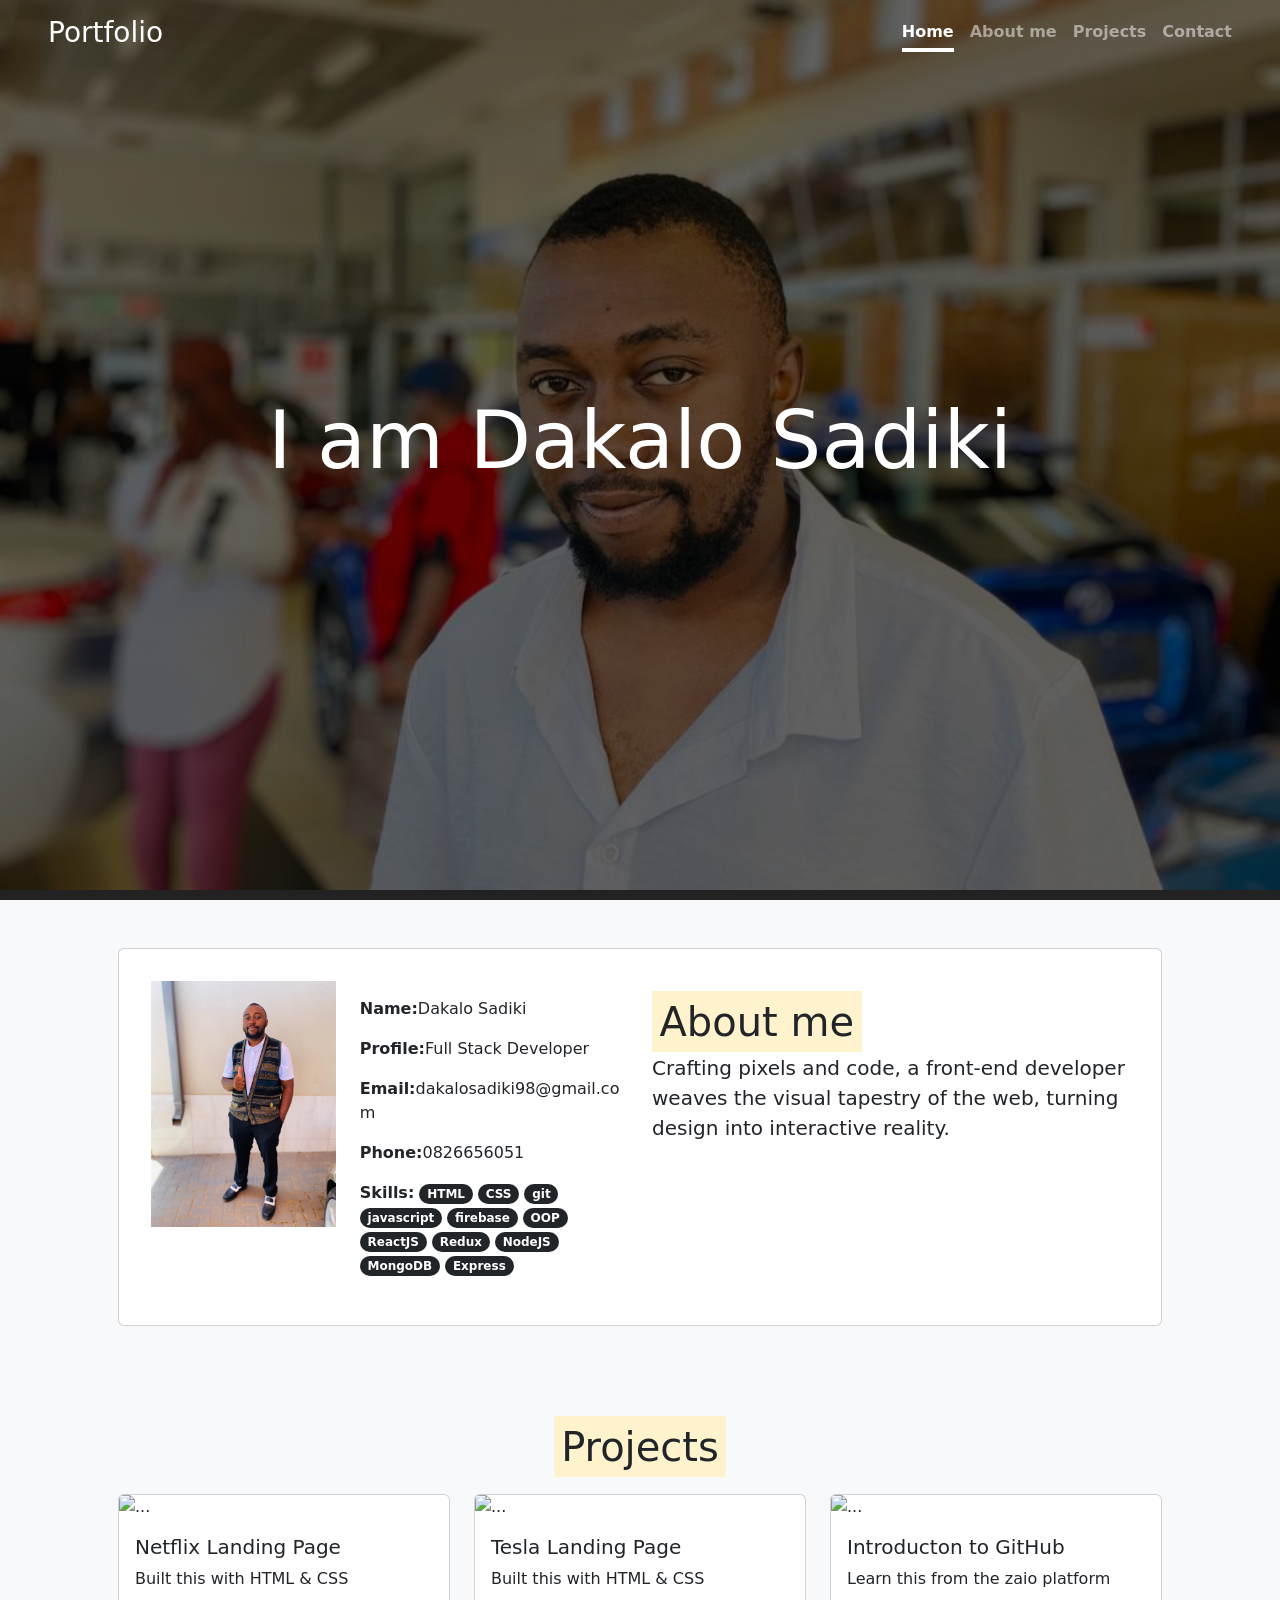
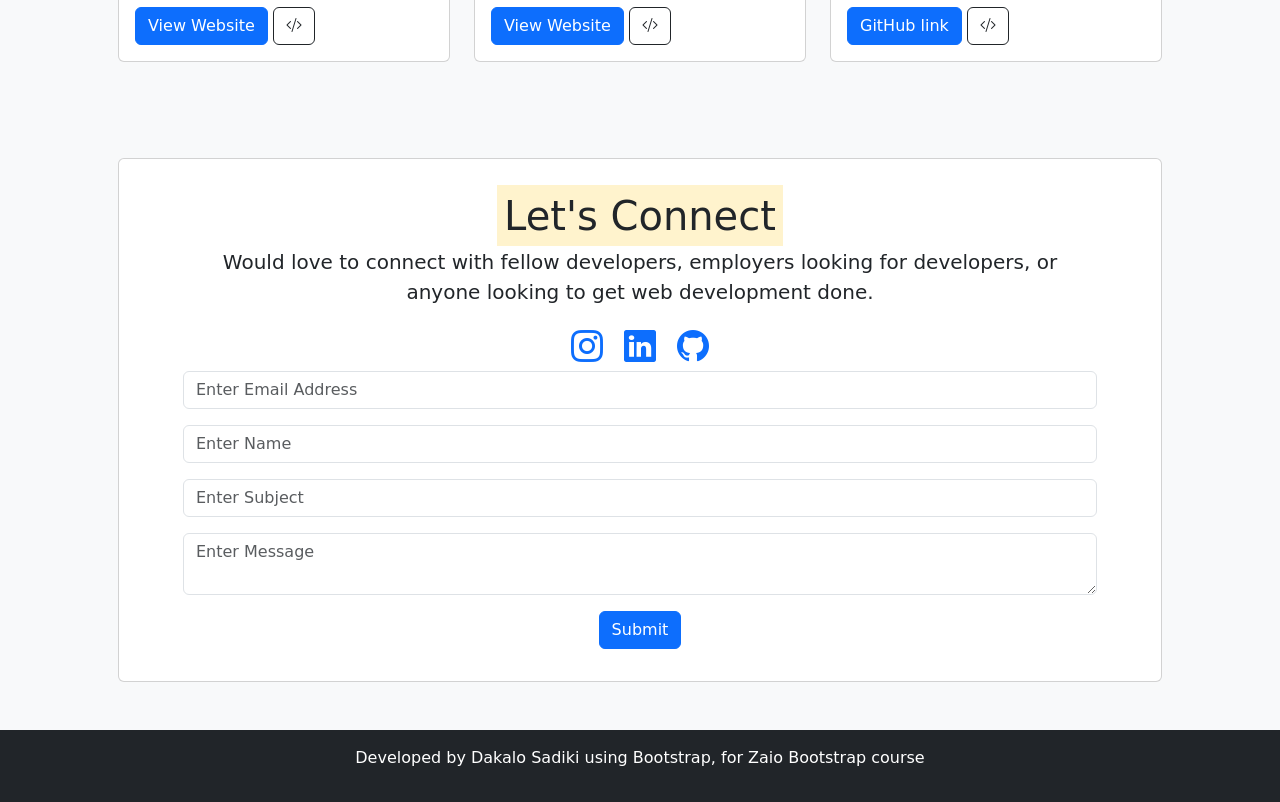
==== index.html @ d4d7f00d "css" ====
<!DOCTYPE html>
<html lang="en" class="h-100">
  <head>
    <meta charset="utf-8" />
    <meta name="viewport" content="width=device-width, initial-scale=1" />
    <meta name="description" content="" />
    <meta
      name="author"
      content="Mark Otto, Jacob Thornton, and Bootstrap contributors"
    />
    <meta name="generator" content="Hugo 0.84.0" />
    <title>Portfolio | Dakalo Sadiki</title>

    <link
      rel="canonical"
      href="https://getbootstrap.com/docs/5.0/examples/cover/"
    />

    <!-- Bootstrap core CSS -->
    <link
      href="https://cdn.jsdelivr.net/npm/bootstrap@5.0.2/dist/css/bootstrap.min.css"
      rel="stylesheet"
      integrity="sha384-EVSTQN3/azprG1Anm3QDgpJLIm9Nao0Yz1ztcQTwFspd3yD65VohhpuuCOmLASjC"
      crossorigin="anonymous"
    />

    <!-- Bootstrap icons  -->
    <link
      rel="stylesheet"
      href="https://cdn.jsdelivr.net/npm/bootstrap-icons@1.10.5/font/bootstrap-icons.css"
    />

    <!-- Custom styles for this template -->
    <link href="index.css" rel="stylesheet" />
  </head>
  <body class="bg-light">
    <header class="px-5 p-3 text-white fixed-top scrolling">
      <div>
        <h3 class="float-md-start text-center">Portfolio</h3>
        <nav class="nav nav-masthead justify-content-center float-md-end">
          <a class="nav-link active" aria-current="page" href="#">Home</a>
          <a class="nav-link" href="#about-us">About me</a>
          <a class="nav-link" href="#projects">Projects</a>
          <a class="nav-link" href="#contact">Contact</a>
        </nav>
      </div>
    </header>

    <div
      class="banner-wrap vh-100 vw-100 d-flex align-items-center justify-content-center text-white"
    >
      <div class="overlay"></div>
      <main class="text-center">
        <h1 class="display-1">I am Dakalo Sadiki</h1>
        <span class="lead" id="typed"></span>
      </main>
    </div>

    <section id="about-us">
      <div class="container p-5">
        <div class="card">
          <div class="card-body">
            <div class="row p-3">
              <div class="col-md-6 col-sm-12">
                <div class="row">
                  <div class="col-md-5">
                    <img
                      src="./img/IMG-20231112-WA0007.jpg"
                      class="img-fluid"
                      alt="..."
                    />
                  </div>
                  <div class="col-md-7 mt-3">
                    <p><strong>Name:</strong>Dakalo Sadiki</p>
                    <p><strong>Profile:</strong>Full Stack Developer</p>
                    <p><strong>Email:</strong>dakalosadiki98@gmail.com</p>
                    <p><strong>Phone:</strong>0826656051</p>
                    <p>
                      <strong>Skills:</strong>
                      <span class="badge rounded-pill bg-dark">HTML</span>
                      <span class="badge rounded-pill bg-dark">CSS</span>
                      <span class="badge rounded-pill bg-dark">git</span>
                      <span class="badge rounded-pill bg-dark">javascript</span>
                      <span class="badge rounded-pill bg-dark">firebase</span>
                      <span class="badge rounded-pill bg-dark">OOP</span>
                      <span class="badge rounded-pill bg-dark">ReactJS</span>
                      <span class="badge rounded-pill bg-dark">Redux</span>
                      <span class="badge rounded-pill bg-dark">NodeJS</span>
                      <span class="badge rounded-pill bg-dark">MongoDB</span>
                      <span class="badge rounded-pill bg-dark">Express</span>
                    </p>
                  </div>
                </div>
              </div>
              <div class="col-md-6 mt-3">
                <h1 class="text-center text-md-start"><mark>About me</mark></h1>
                <p class="lead">
                  Crafting pixels and code, a front-end developer weaves the
                  visual tapestry of the web, turning design into interactive
                  reality.
                </p>
              </div>
            </div>
          </div>
        </div>
      </div>
    </section>

    <section id="projects">
      <div class="container p-5">
        <h1 class="text-center"><mark>Projects</mark></h1>
        <div class="row">
          <div class="col-md-4 mt-3">
            <div class="card">
              <img
                src="https://res.cloudinary.com/ak-124210/image/upload/v1706285541/b1oazxmmjteiqfuagioi.png"
                class="card-img-top"
                alt="..."
              />
              <div class="card-body">
                <h5 class="card-title">Netflix Landing Page</h5>
                <p class="card-text">Built this with HTML & CSS</p>
                <a
                  href="https://netflix-lp-by-dakalo.netlify.app/"
                  target="_blank"
                  class="btn btn-primary"
                  >View Website</a
                >
                <a
                  href="https://github.com/Dakalo988/Complete-Netflix-LP.git"
                  target="_blank"
                  class="btn btn-outline-dark"
                  ><i class="bi bi-code-slash"></i
                ></a>
              </div>
            </div>
          </div>

          <div class="col-md-4 mt-3">
            <div class="card">
              <img
                src="https://res.cloudinary.com/ak-124210/image/upload/v1705747027/dkyan9e99dfjpcww7isw.png"
                class="card-img-top"
                alt="..."
              />
              <div class="card-body">
                <h5 class="card-title">Tesla Landing Page</h5>
                <p class="card-text">Built this with HTML & CSS</p>
                <a
                  href="https://complete-tesla-lp.netlify.app/"
                  target="_blank"
                  class="btn btn-primary"
                  >View Website</a
                >
                <a
                  href="https://github.com/akhilboddu/vc-netflix"
                  target="_blank"
                  class="btn btn-outline-dark"
                  ><i class="bi bi-code-slash"></i
                ></a>
              </div>
            </div>
          </div>

          <div class="col-md-4 mt-3">
            <div class="card">
              <img
                src="https://res.cloudinary.com/ak-124210/image/upload/v1706815290/lhhhhysei8z8c1l7cbe2.png"
                class="card-img-top"
                alt="..."
              />
              <div class="card-body">
                <h5 class="card-title">Introducton to GitHub</h5>
                <p class="card-text">Learn this from the zaio platform</p>
                <a
                  href="https://github.com/Dakalo988"
                  target="_blank"
                  class="btn btn-primary"
                  >GitHub link</a
                >
                <a href="" target="_blank" class="btn btn-outline-dark"
                  ><i class="bi bi-code-slash"></i
                ></a>
              </div>
            </div>
          </div>
        </div>
      </div>
    </section>

    <section id="contact">
      <div class="container p-5">
        <div class="card p-3">
          <div class="card-body px-5 text-center">
            <h1><mark>Let's Connect</mark></h1>
            <p class="lead">
              Would love to connect with fellow developers, employers looking
              for developers, or anyone looking to get web development done.
            </p>
            <a
              class="fs-2"
              href="https://www.instagram.com/alwaysfreshsadiq?igsh=dWczbmN5bTN5NDZy"
              ><i class="bi bi-instagram m-2"></i
            ></a>
            <a
              class="fs-2"
              href="http://www.linkedin.com/in/dakalo-sadiki-172795243"
              ><i class="bi bi-linkedin m-2"></i
            ></a>
            <a class="fs-2" href="https://github.com/Dakalo988/Dakalo988"
              ><i class="bi bi-github m-2"></i
            ></a>

            <form>
              <div class="mb-3">
                <input
                  type="email"
                  class="form-control"
                  id="exampleInputEmail1"
                  aria-describedby="emailHelp"
                  placeholder="Enter Email Address"
                />
              </div>

              <div class="mb-3">
                <input
                  type="text"
                  class="form-control"
                  id="name"
                  placeholder="Enter Name"
                />
              </div>

              <div class="mb-3">
                <input
                  type="text"
                  class="form-control"
                  id="subject"
                  placeholder="Enter Subject"
                />
              </div>

              <div class="mb-3">
                <textarea
                  class="form-control"
                  aria-label="with textarea"
                  placeholder="Enter Message"
                ></textarea>
              </div>

              <button type="submit" class="btn btn-primary">Submit</button>
            </form>
          </div>
        </div>
      </div>
    </section>

    <footer class="bg-dark text-center text-white">
      <div class="container p-3">
        <p>
          Developed by Dakalo Sadiki using Bootstrap, for Zaio Bootstrap course
        </p>
      </div>
    </footer>

    <script>
      window.addEventListener("scroll", () => {
        const header = document.querySelector("header");
        header.classList.toggle("scrolling", window.scrollY > 0);
      });
    </script>
    <script src="https://unpkg.com/typed.js@2.0.16/dist/typed.umd.js"></script>

    <script>
      var typed = new Typed("#typed", {
        strings: ["Fullstack Web Developer", "CodingGuru.", "Enterpreneur"],
        loop: true,
        typeSpeed: 75,
        shuffle: true,
      });
    </script>
  </body>
</html>
---- index.css ----
/*
 * Globals
 */


/* Custom default button */
*{
    margin: 0;
    padding: 0;
    box-sizing: border-box;
}


/*
 * Base structure
 */






/*
 * Header
 */
/*
 * Header
 */

 .banner-wrap {
    background-image: url(./img/dakalo.jpg);
    background-size: cover;
    background-repeat: no-repeat;
    background-position: center;
    border-bottom: 10px solid #222;
    position: relative;
    z-index: 1;
}
.overlay {
    z-index: -1;
    height: 100%;
    width: 100%;
    background: black;
    opacity: 60%;
    position: absolute;
    top: 0;
}

.nav-masthead .nav-link {
  padding: .25rem 0;
  font-weight: 700;
  color: rgba(255, 255, 255, .5);
  background-color: transparent;
  border-bottom: .25rem solid transparent;
}

.nav-masthead .nav-link:hover,
.nav-masthead .nav-link:focus {
  border-bottom-color: rgba(255, 255, 255, .25);
}

.nav-masthead .nav-link + .nav-link {
  margin-left: 1rem;
}

.nav-masthead .active {
  color: #fff;
  border-bottom-color: #fff;
}

.scrolling{
    background: black;
    opacity: 80%;
    transition: all 0.5s;
}
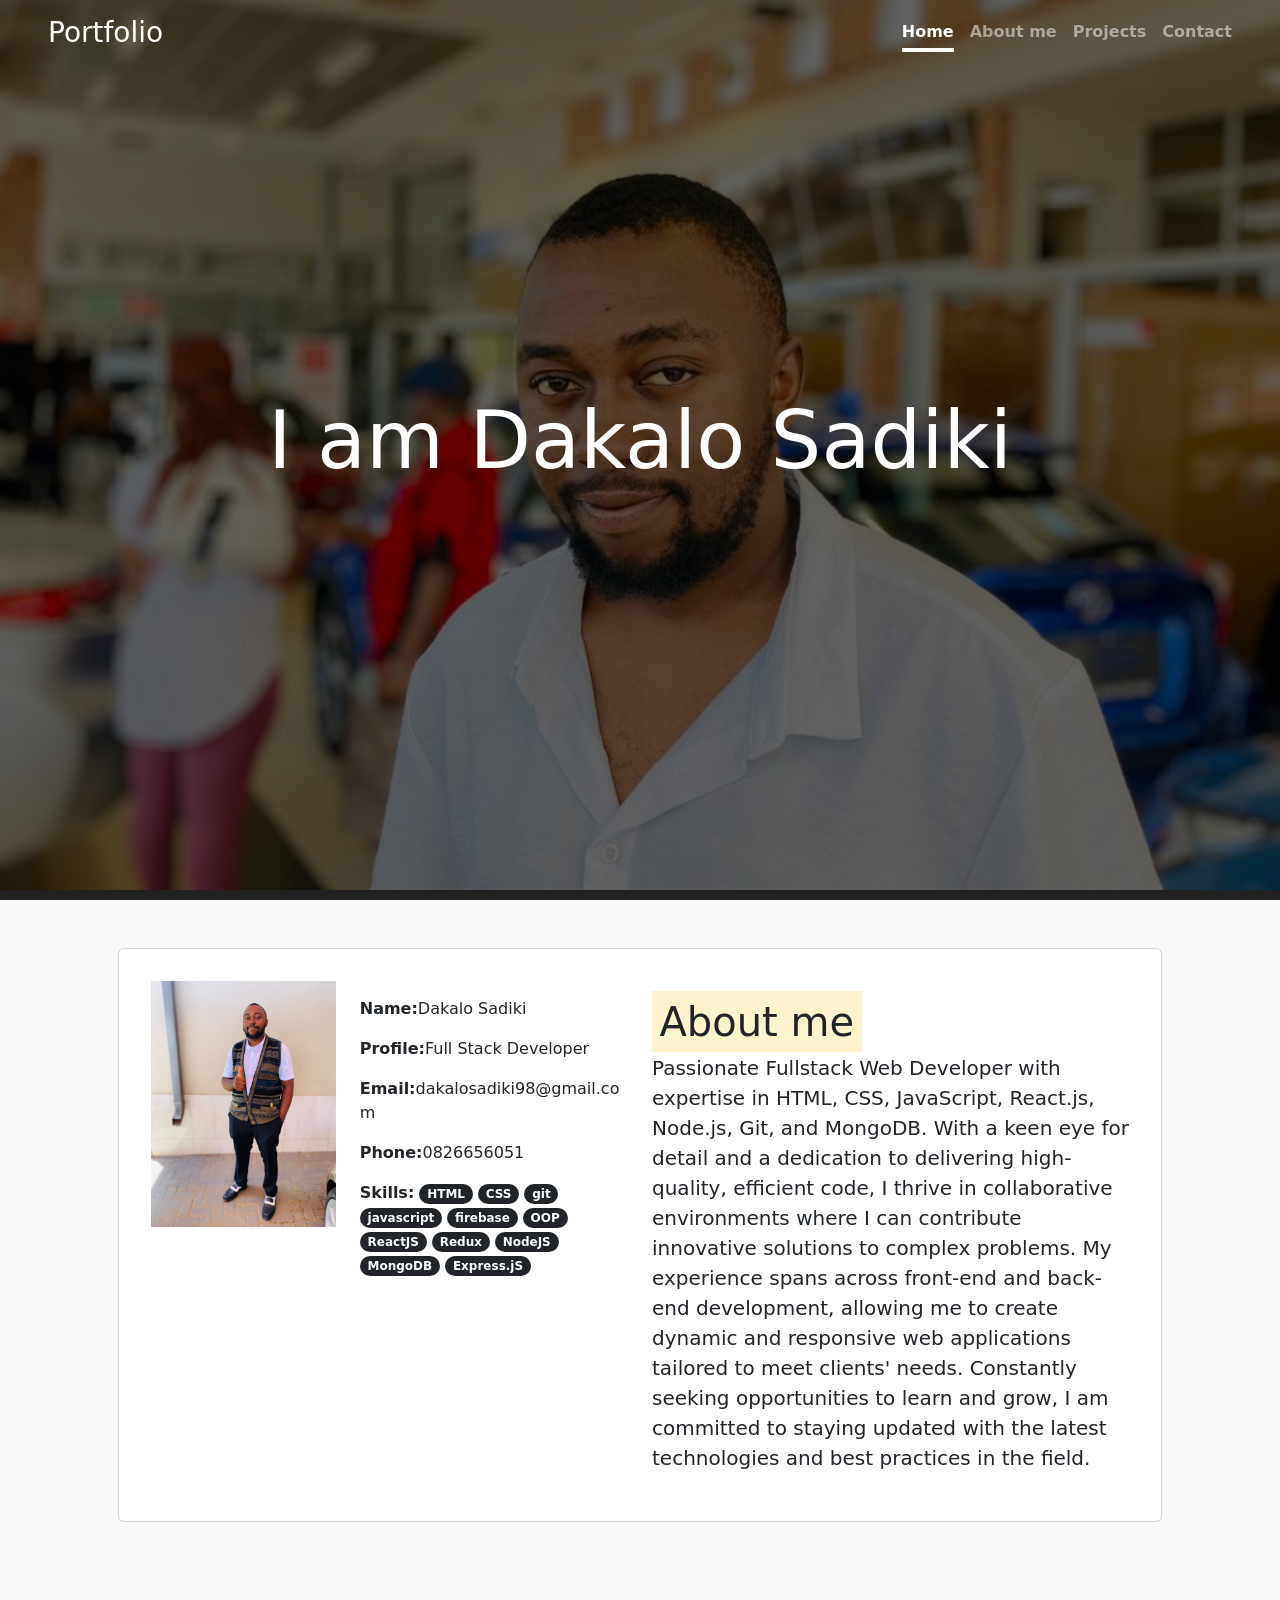
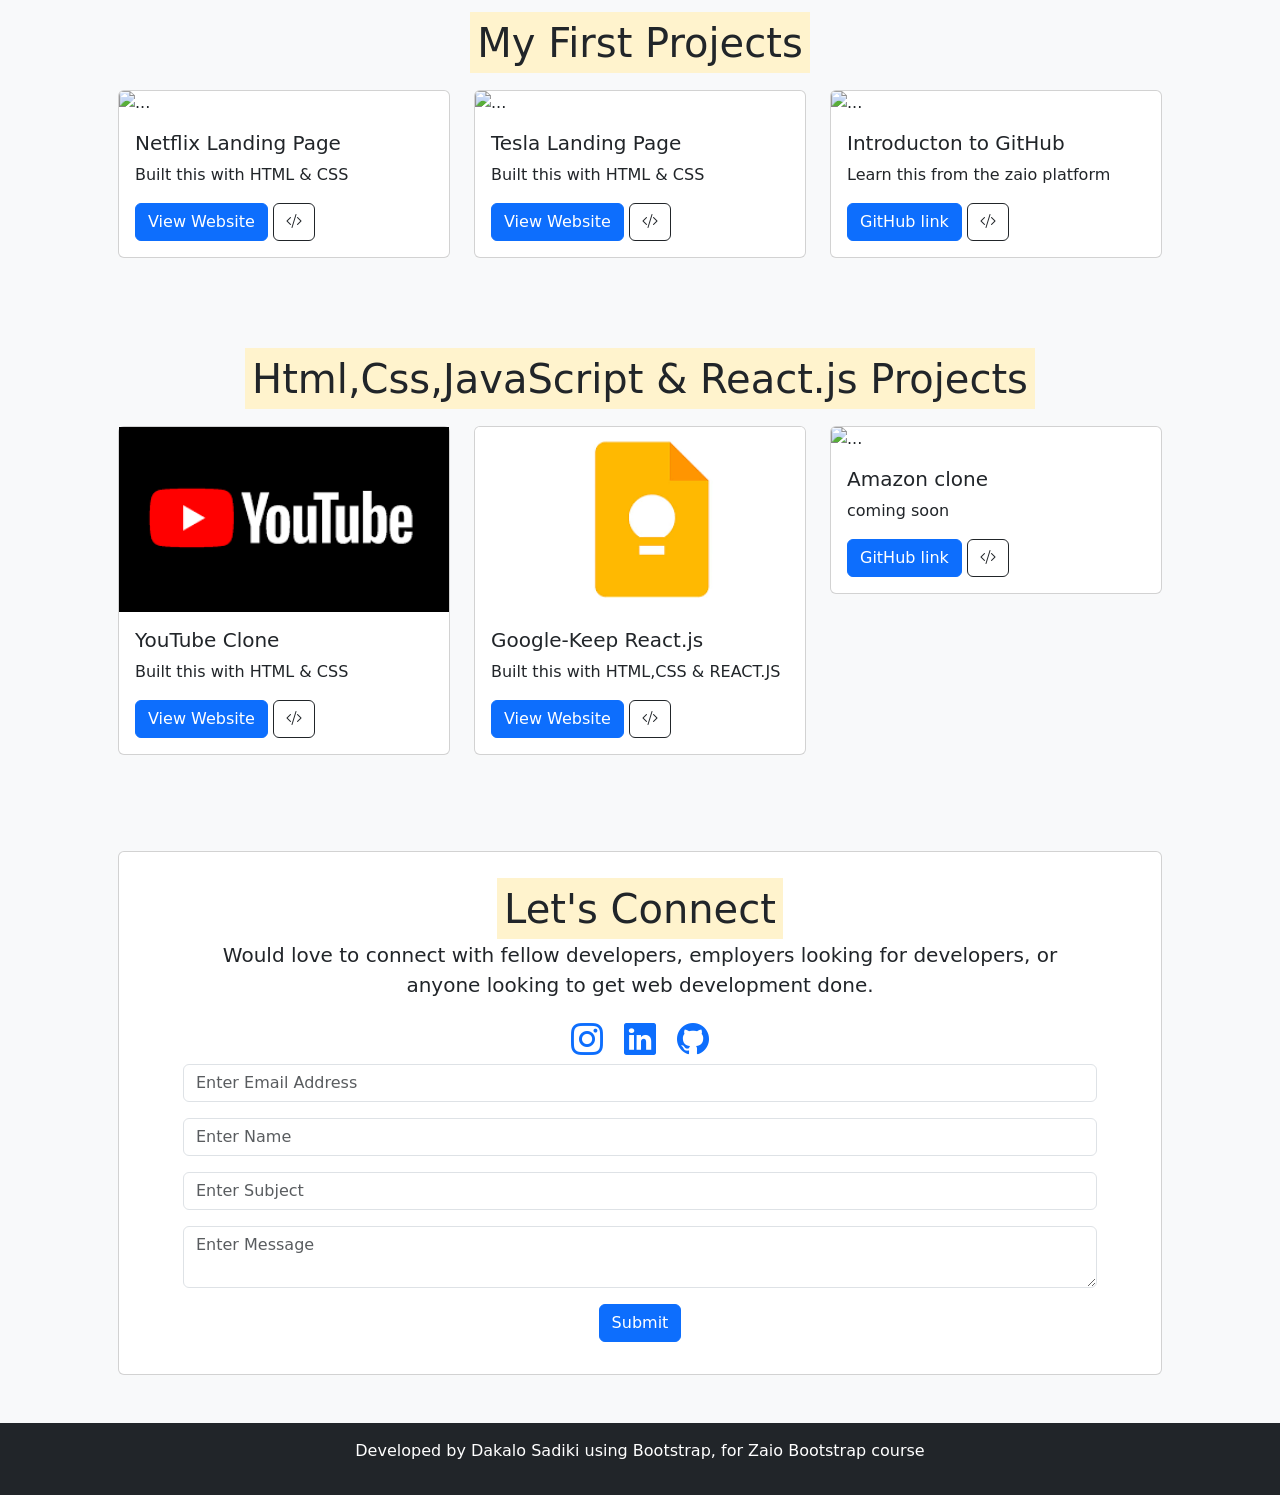
==== commit 1e0c83d2: "changes" ====
--- a/index.html
+++ b/index.html
@@ -87,7 +87,7 @@
                       <span class="badge rounded-pill bg-dark">Redux</span>
                       <span class="badge rounded-pill bg-dark">NodeJS</span>
                       <span class="badge rounded-pill bg-dark">MongoDB</span>
-                      <span class="badge rounded-pill bg-dark">Express</span>
+                      <span class="badge rounded-pill bg-dark">Express.jS</span>
                     </p>
                   </div>
                 </div>
@@ -95,9 +95,17 @@
               <div class="col-md-6 mt-3">
                 <h1 class="text-center text-md-start"><mark>About me</mark></h1>
                 <p class="lead">
-                  Crafting pixels and code, a front-end developer weaves the
-                  visual tapestry of the web, turning design into interactive
-                  reality.
+                  Passionate Fullstack Web Developer with expertise in HTML,
+                  CSS, JavaScript, React.js, Node.js, Git, and MongoDB. With a
+                  keen eye for detail and a dedication to delivering
+                  high-quality, efficient code, I thrive in collaborative
+                  environments where I can contribute innovative solutions to
+                  complex problems. My experience spans across front-end and
+                  back-end development, allowing me to create dynamic and
+                  responsive web applications tailored to meet clients' needs.
+                  Constantly seeking opportunities to learn and grow, I am
+                  committed to staying updated with the latest technologies and
+                  best practices in the field.
                 </p>
               </div>
             </div>
@@ -108,12 +116,12 @@
 
     <section id="projects">
       <div class="container p-5">
-        <h1 class="text-center"><mark>Projects</mark></h1>
+        <h1 class="text-center"><mark>My First Projects</mark></h1>
         <div class="row">
           <div class="col-md-4 mt-3">
             <div class="card">
               <img
-                src="https://res.cloudinary.com/ak-124210/image/upload/v1706285541/b1oazxmmjteiqfuagioi.png"
+                src="https://www.pcworld.com/wp-content/uploads/2024/03/Netflix-Hintergrund-1.jpg?quality=50&strip=all"
                 class="card-img-top"
                 alt="..."
               />
@@ -121,13 +129,13 @@
                 <h5 class="card-title">Netflix Landing Page</h5>
                 <p class="card-text">Built this with HTML & CSS</p>
                 <a
-                  href="https://netflix-lp-by-dakalo.netlify.app/"
+                  href="https://netflandingpage.netlify.app/"
                   target="_blank"
                   class="btn btn-primary"
                   >View Website</a
                 >
                 <a
-                  href="https://github.com/Dakalo988/Complete-Netflix-LP.git"
+                  href="https://github.com/Dakalo988/Netflix-landing-page"
                   target="_blank"
                   class="btn btn-outline-dark"
                   ><i class="bi bi-code-slash"></i
@@ -139,7 +147,7 @@
           <div class="col-md-4 mt-3">
             <div class="card">
               <img
-                src="https://res.cloudinary.com/ak-124210/image/upload/v1705747027/dkyan9e99dfjpcww7isw.png"
+                src="https://www.topgear.com/sites/default/files/2022/03/TopGear%20-%20Tesla%20Model%20Y%20-%20003.jpg"
                 class="card-img-top"
                 alt="..."
               />
@@ -153,7 +161,7 @@
                   >View Website</a
                 >
                 <a
-                  href="https://github.com/akhilboddu/vc-netflix"
+                  href="https://github.com/Dakalo988/Tesla-landingPage"
                   target="_blank"
                   class="btn btn-outline-dark"
                   ><i class="bi bi-code-slash"></i
@@ -165,7 +173,7 @@
           <div class="col-md-4 mt-3">
             <div class="card">
               <img
-                src="https://res.cloudinary.com/ak-124210/image/upload/v1706815290/lhhhhysei8z8c1l7cbe2.png"
+                src="https://encrypted-tbn0.gstatic.com/images?q=tbn:ANd9GcSqpmmfNPrH7EiHSFHgB2uqLmJDPwiMNeZZdg&s"
                 class="card-img-top"
                 alt="..."
               />
@@ -186,6 +194,92 @@
           </div>
         </div>
       </div>
+      <!---->
+    </section>
+
+    <!---->
+    <section id="projects">
+      <div class="container p-5">
+        <h1 class="text-center">
+          <mark>Html,Css,JavaScript & React.js Projects</mark>
+        </h1>
+        <div class="row">
+          <div class="col-md-4 mt-3">
+            <div class="card">
+              <img
+                src="[data-uri]"
+                alt=""
+              />
+              <div class="card-body">
+                <h5 class="card-title">YouTube Clone</h5>
+                <p class="card-text">Built this with HTML & CSS</p>
+                <a
+                  href="https://youtube-clone-dakalo-sadiki.netlify.app/"
+                  target="_blank"
+                  class="btn btn-primary"
+                  >View Website</a
+                >
+                <a
+                  href="https://github.com/Dakalo988/youtube-clone-dakalo-sadiki"
+                  target="_blank"
+                  class="btn btn-outline-dark"
+                  ><i class="bi bi-code-slash"></i
+                ></a>
+              </div>
+            </div>
+          </div>
+
+          <div class="col-md-4 mt-3">
+            <div class="card">
+              <img
+                src="[data-uri]"
+                class="card-img-top"
+                alt="..."
+              />
+              <div class="card-body">
+                <h5 class="card-title">Google-Keep React.js</h5>
+                <p class="card-text">Built this with HTML,CSS & REACT.JS</p>
+                <a
+                  href="https://google-keep-reactjs-dk.netlify.app/"
+                  target="_blank"
+                  class="btn btn-primary"
+                  >View Website</a
+                >
+                <a
+                  href="https://github.com/Dakalo988/google-keep-react"
+                  target="_blank"
+                  class="btn btn-outline-dark"
+                  ><i class="bi bi-code-slash"></i
+                ></a>
+              </div>
+            </div>
+          </div>
+
+          <div class="col-md-4 mt-3">
+            <div class="card">
+              <img
+                src="https://encrypted-tbn0.gstatic.com/images?q=tbn:ANd9GcT4n_BfYnWAVOSfsLwIj4WcjkkR3e-zAyNWmw&s"
+                class="card-img-top"
+                alt="..."
+              />
+              <div class="card-body">
+                <h5 class="card-title">Amazon clone</h5>
+                <p class="card-text">coming soon</p>
+                <a
+                  href="https://github.com/Dakalo988"
+                  target="_blank"
+                  class="btn btn-primary"
+                  >GitHub link</a
+                >
+                <a href="" target="_blank" class="btn btn-outline-dark"
+                  ><i class="bi bi-code-slash"></i
+                ></a>
+              </div>
+            </div>
+          </div>
+        </div>
+      </div>
+      <!---->
     </section>
 
     <section id="contact">
@@ -207,7 +301,7 @@
               href="http://www.linkedin.com/in/dakalo-sadiki-172795243"
               ><i class="bi bi-linkedin m-2"></i
             ></a>
-            <a class="fs-2" href="https://github.com/Dakalo988/Dakalo988"
+            <a class="fs-2" href="https://github.com/Dakalo988"
               ><i class="bi bi-github m-2"></i
             ></a>
 
@@ -254,6 +348,7 @@
         </div>
       </div>
     </section>
+    <!---->
 
     <footer class="bg-dark text-center text-white">
       <div class="container p-3">
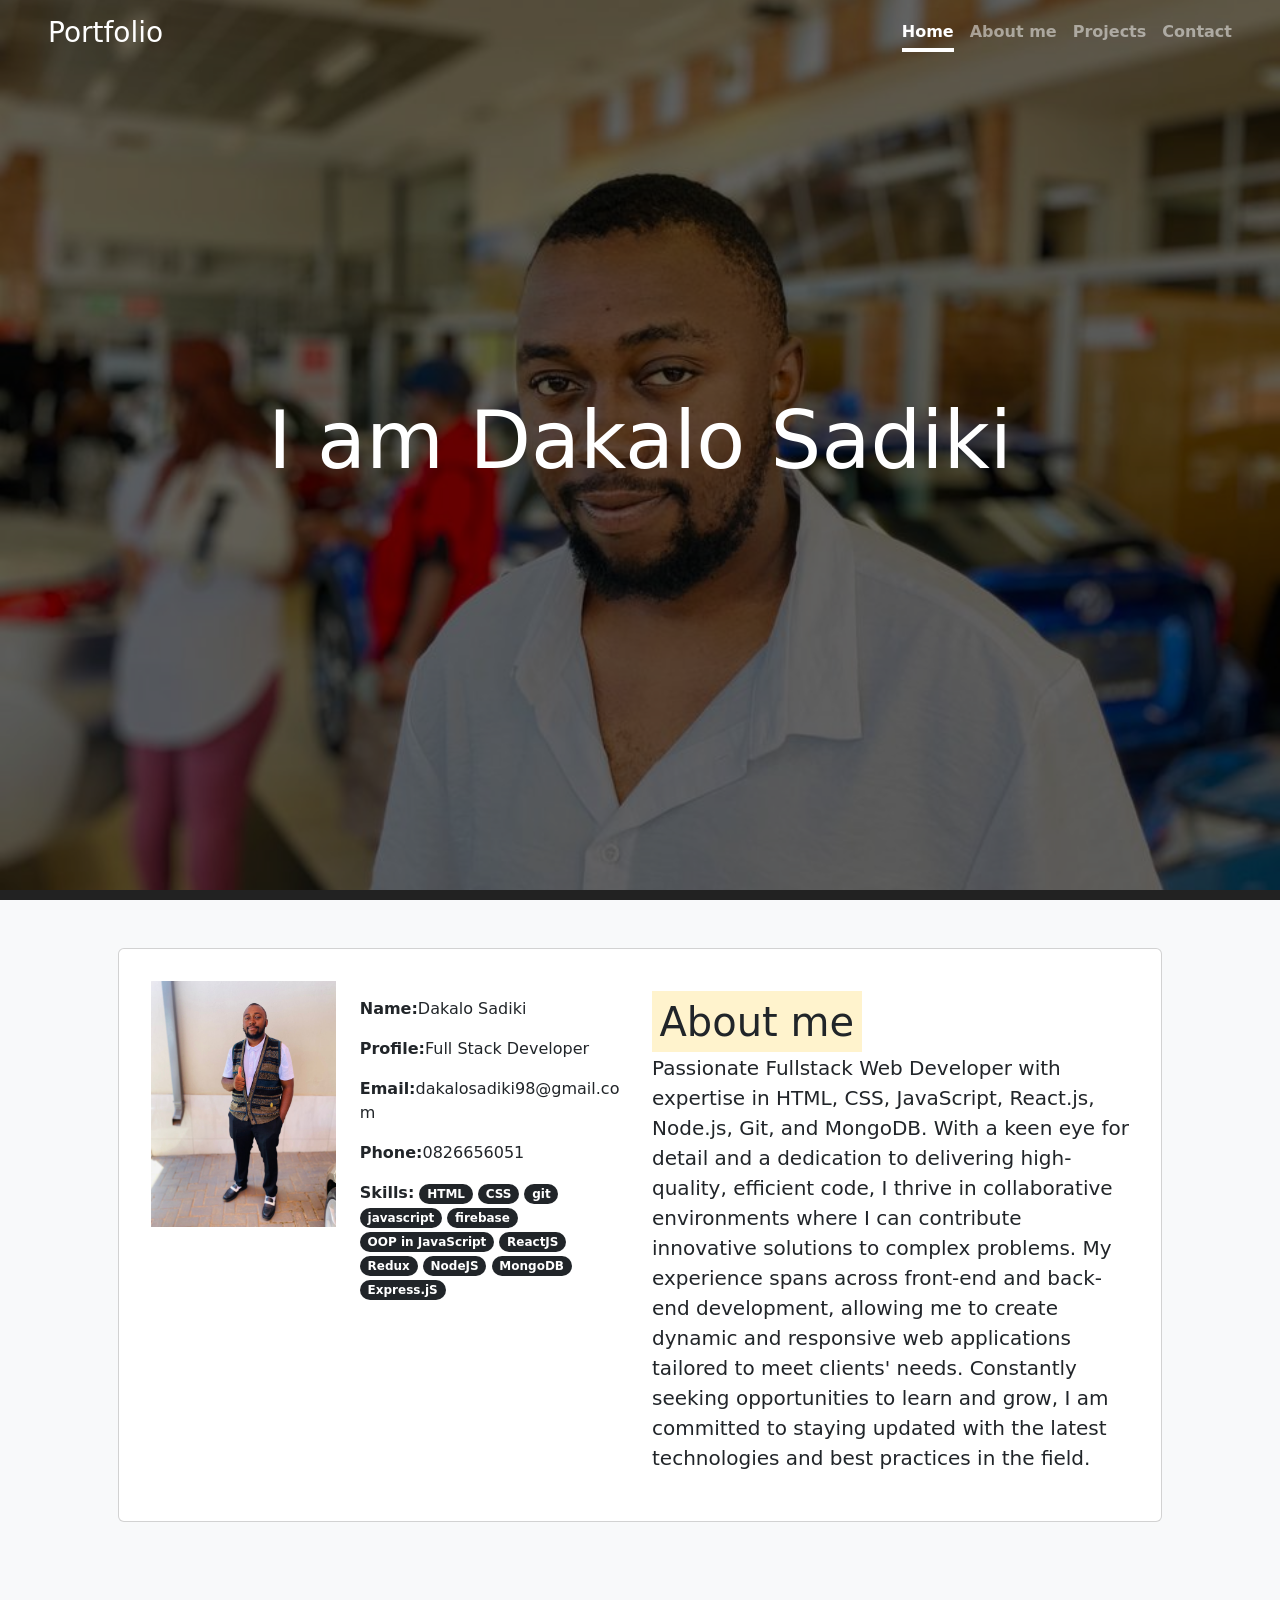
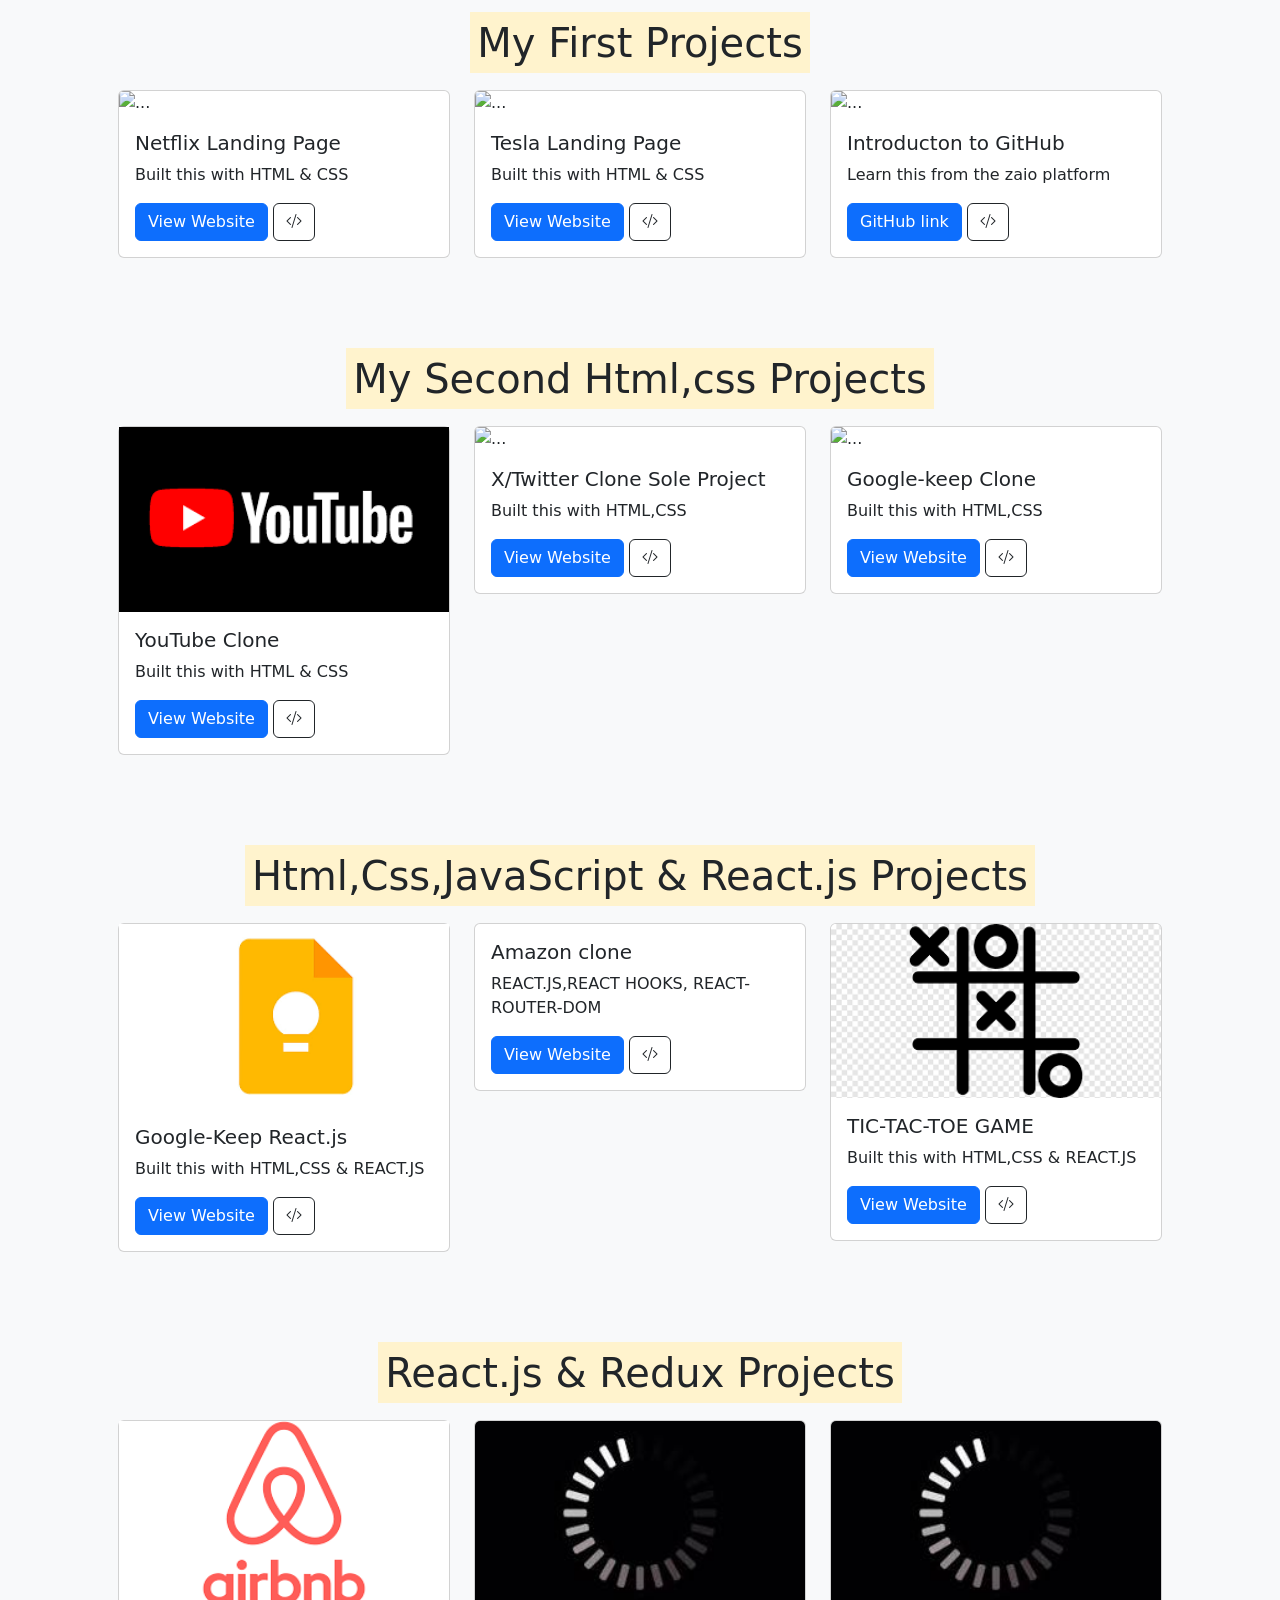
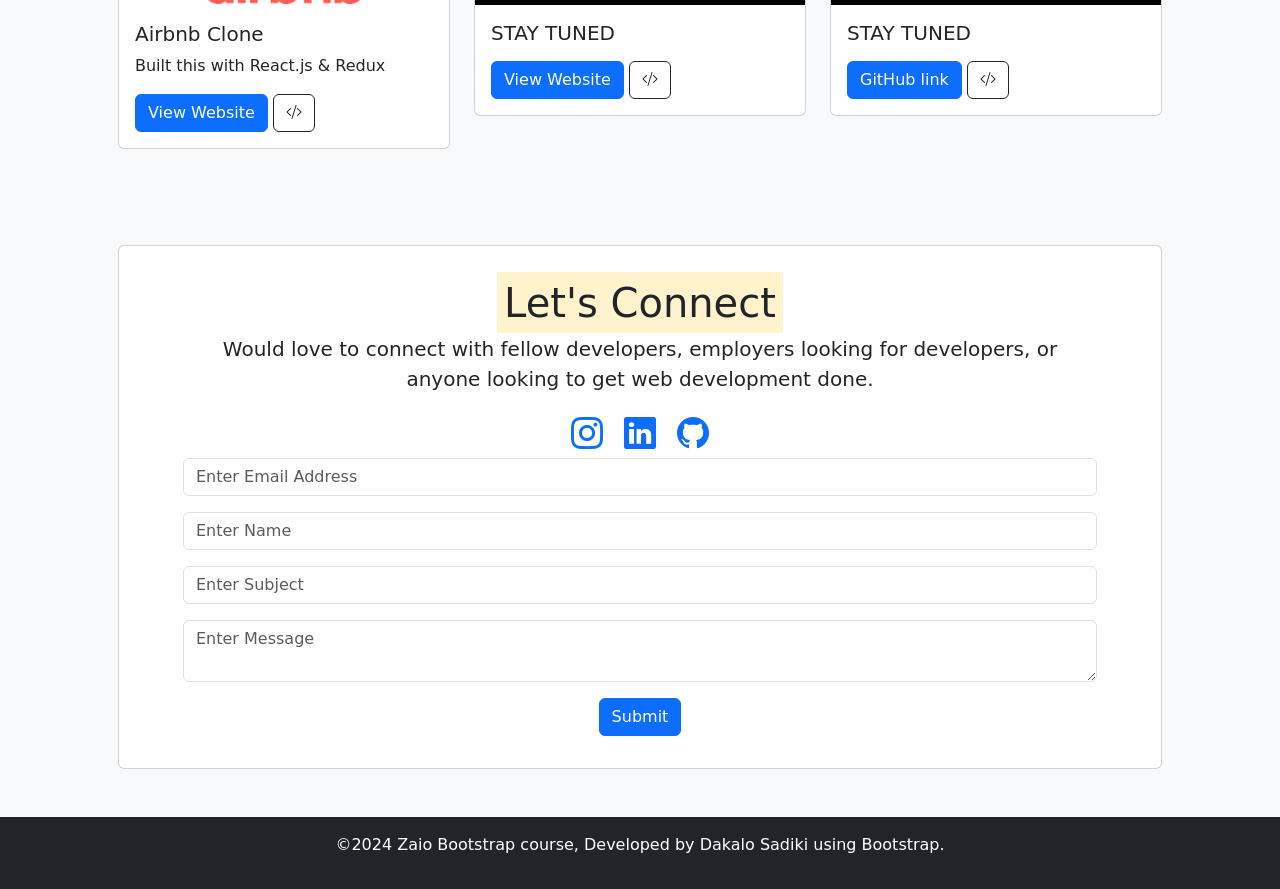
==== commit caba4689: "Changes to be committed: 	modified:   index.html" ====
--- a/index.html
+++ b/index.html
@@ -82,7 +82,9 @@
                       <span class="badge rounded-pill bg-dark">git</span>
                       <span class="badge rounded-pill bg-dark">javascript</span>
                       <span class="badge rounded-pill bg-dark">firebase</span>
-                      <span class="badge rounded-pill bg-dark">OOP</span>
+                      <span class="badge rounded-pill bg-dark"
+                        >OOP in JavaScript</span
+                      >
                       <span class="badge rounded-pill bg-dark">ReactJS</span>
                       <span class="badge rounded-pill bg-dark">Redux</span>
                       <span class="badge rounded-pill bg-dark">NodeJS</span>
@@ -197,7 +199,93 @@
       <!---->
     </section>
 
-    <!---->
+    <!--THE SECOND SECTION OF MY PROJECT-->
+    <section id="projects">
+      <div class="container p-5">
+        <h1 class="text-center">
+          <mark>My Second Html,css Projects</mark>
+        </h1>
+        <div class="row">
+          <div class="col-md-4 mt-3">
+            <div class="card">
+              <img
+                src="[data-uri]"
+                alt=""
+              />
+              <div class="card-body">
+                <h5 class="card-title">YouTube Clone</h5>
+                <p class="card-text">Built this with HTML & CSS</p>
+                <a
+                  href="https://youtube-clone-dakalo-sadiki.netlify.app/"
+                  target="_blank"
+                  class="btn btn-primary"
+                  >View Website</a
+                >
+                <a
+                  href="https://github.com/Dakalo988/youtube-clone-dakalo-sadiki"
+                  target="_blank"
+                  class="btn btn-outline-dark"
+                  ><i class="bi bi-code-slash"></i
+                ></a>
+              </div>
+            </div>
+          </div>
+
+          <div class="col-md-4 mt-3">
+            <div class="card">
+              <img
+                src="https://encrypted-tbn0.gstatic.com/images?q=tbn:ANd9GcRM6OcULq6sgS4ll9eVTokXTKq1KgwqUnqjFQ&s"
+                class="card-img-top"
+                alt="..."
+              />
+              <div class="card-body">
+                <h5 class="card-title">X/Twitter Clone Sole Project</h5>
+                <p class="card-text">Built this with HTML,CSS</p>
+                <a
+                  href="https://twitter-x-clone-sole-project.netlify.app/"
+                  target="_blank"
+                  class="btn btn-primary"
+                  >View Website</a
+                >
+                <a
+                  href="https://github.com/Dakalo988/twitter-sole-project"
+                  target="_blank"
+                  class="btn btn-outline-dark"
+                  ><i class="bi bi-code-slash"></i
+                ></a>
+              </div>
+            </div>
+          </div>
+
+          <div class="col-md-4 mt-3">
+            <div class="card">
+              <img
+                src="https://encrypted-tbn0.gstatic.com/images?q=tbn:ANd9GcTkgoV785W_Y9bpsb-a7vUfEzi6r-PfStzfSw&s"
+                class="card-img-top"
+                alt="..."
+              />
+              <div class="card-body">
+                <h5 class="card-title">Google-keep Clone</h5>
+                <p class="card-text">Built this with HTML,CSS</p>
+                <a
+                  href="https://google-keep-clone-html-c-ss.netlify.app/"
+                  target="_blank"
+                  class="btn btn-primary"
+                  >View Website</a
+                >
+                <a
+                  href="https://github.com/Dakalo988/google-keep-clone"
+                  target="_blank"
+                  class="btn btn-outline-dark"
+                  ><i class="bi bi-code-slash"></i
+                ></a>
+              </div>
+            </div>
+          </div>
+        </div>
+      </div>
+    </section>
+    <!--THE THIRD SECTION-->
     <section id="projects">
       <div class="container p-5">
         <h1 class="text-center">
@@ -207,34 +295,8 @@
           <div class="col-md-4 mt-3">
             <div class="card">
               <img
-                src="[data-uri]"
+                src="[data-uri]"
                 alt=""
-              />
-              <div class="card-body">
-                <h5 class="card-title">YouTube Clone</h5>
-                <p class="card-text">Built this with HTML & CSS</p>
-                <a
-                  href="https://youtube-clone-dakalo-sadiki.netlify.app/"
-                  target="_blank"
-                  class="btn btn-primary"
-                  >View Website</a
-                >
-                <a
-                  href="https://github.com/Dakalo988/youtube-clone-dakalo-sadiki"
-                  target="_blank"
-                  class="btn btn-outline-dark"
-                  ><i class="bi bi-code-slash"></i
-                ></a>
-              </div>
-            </div>
-          </div>
-
-          <div class="col-md-4 mt-3">
-            <div class="card">
-              <img
-                src="[data-uri]"
-                class="card-img-top"
-                alt="..."
               />
               <div class="card-body">
                 <h5 class="card-title">Google-Keep React.js</h5>
@@ -260,11 +322,115 @@
               <img
                 src="https://encrypted-tbn0.gstatic.com/images?q=tbn:ANd9GcT4n_BfYnWAVOSfsLwIj4WcjkkR3e-zAyNWmw&s"
                 class="card-img-top"
-                alt="..."
+                alt=""
               />
               <div class="card-body">
                 <h5 class="card-title">Amazon clone</h5>
-                <p class="card-text">coming soon</p>
+                <p class="card-text">REACT.JS,REACT HOOKS, REACT-ROUTER-DOM</p>
+                <a
+                  href="https://clone-add08.firebaseapp.com/"
+                  target="_blank"
+                  class="btn btn-primary"
+                  >View Website</a
+                >
+                <a
+                  href="https://github.com/Dakalo988/amazon-apps"
+                  target="_blank"
+                  class="btn btn-outline-dark"
+                  ><i class="bi bi-code-slash"></i
+                ></a>
+              </div>
+            </div>
+          </div>
+
+          <div class="col-md-4 mt-3">
+            <div class="card">
+              <img
+                src="[data-uri]"
+                class="card-img-top"
+                alt="..."
+              />
+              <div class="card-body">
+                <h5 class="card-title">TIC-TAC-TOE GAME</h5>
+                <p class="card-text">Built this with HTML,CSS & REACT.JS</p>
+                <a
+                  href="https://dakalo-tic-tac-toe.netlify.app/"
+                  target="_blank"
+                  class="btn btn-primary"
+                  >View Website</a
+                >
+                <a
+                  href="https://github.com/Dakalo988/tic-tac-toe"
+                  target="_blank"
+                  class="btn btn-outline-dark"
+                  ><i class="bi bi-code-slash"></i
+                ></a>
+              </div>
+            </div>
+          </div>
+        </div>
+      </div>
+      <!---->
+    </section>
+    <!--FOURTH SECTION OF MY PROJECT-->
+    <section id="projects">
+      <div class="container p-5">
+        <h1 class="text-center">
+          <mark> React.js & Redux Projects</mark>
+        </h1>
+        <div class="row">
+          <div class="col-md-4 mt-3">
+            <div class="card">
+              <img
+                src="[data-uri]"
+                alt=""
+              />
+              <div class="card-body">
+                <h5 class="card-title">Airbnb Clone</h5>
+                <p class="card-text">Built this with React.js & Redux</p>
+                <a href="" target="_blank" class="btn btn-primary"
+                  >View Website</a
+                >
+                <a
+                  href="https://github.com/Dakalo988/Airbnb-clone"
+                  target="_blank"
+                  class="btn btn-outline-dark"
+                  ><i class="bi bi-code-slash"></i
+                ></a>
+              </div>
+            </div>
+          </div>
+
+          <div class="col-md-4 mt-3">
+            <div class="card">
+              <img
+                src="[data-uri]"
+                class="card-img-top"
+                alt="..."
+              />
+              <div class="card-body">
+                <h5 class="card-title">STAY TUNED</h5>
+                <p class="card-text"></p>
+                <a href="" target="_blank" class="btn btn-primary"
+                  >View Website</a
+                >
+                <a href="" target="_blank" class="btn btn-outline-dark"
+                  ><i class="bi bi-code-slash"></i
+                ></a>
+              </div>
+            </div>
+          </div>
+
+          <div class="col-md-4 mt-3">
+            <div class="card">
+              <img
+                src="[data-uri]"
+                class="card-img-top"
+                alt="..."
+              />
+              <div class="card-body">
+                <h5 class="card-title">STAY TUNED</h5>
+                <p class="card-text"></p>
                 <a
                   href="https://github.com/Dakalo988"
                   target="_blank"
@@ -353,7 +519,8 @@
     <footer class="bg-dark text-center text-white">
       <div class="container p-3">
         <p>
-          Developed by Dakalo Sadiki using Bootstrap, for Zaio Bootstrap course
+          &copy;2024 Zaio Bootstrap course, Developed by Dakalo Sadiki using
+          Bootstrap.
         </p>
       </div>
     </footer>
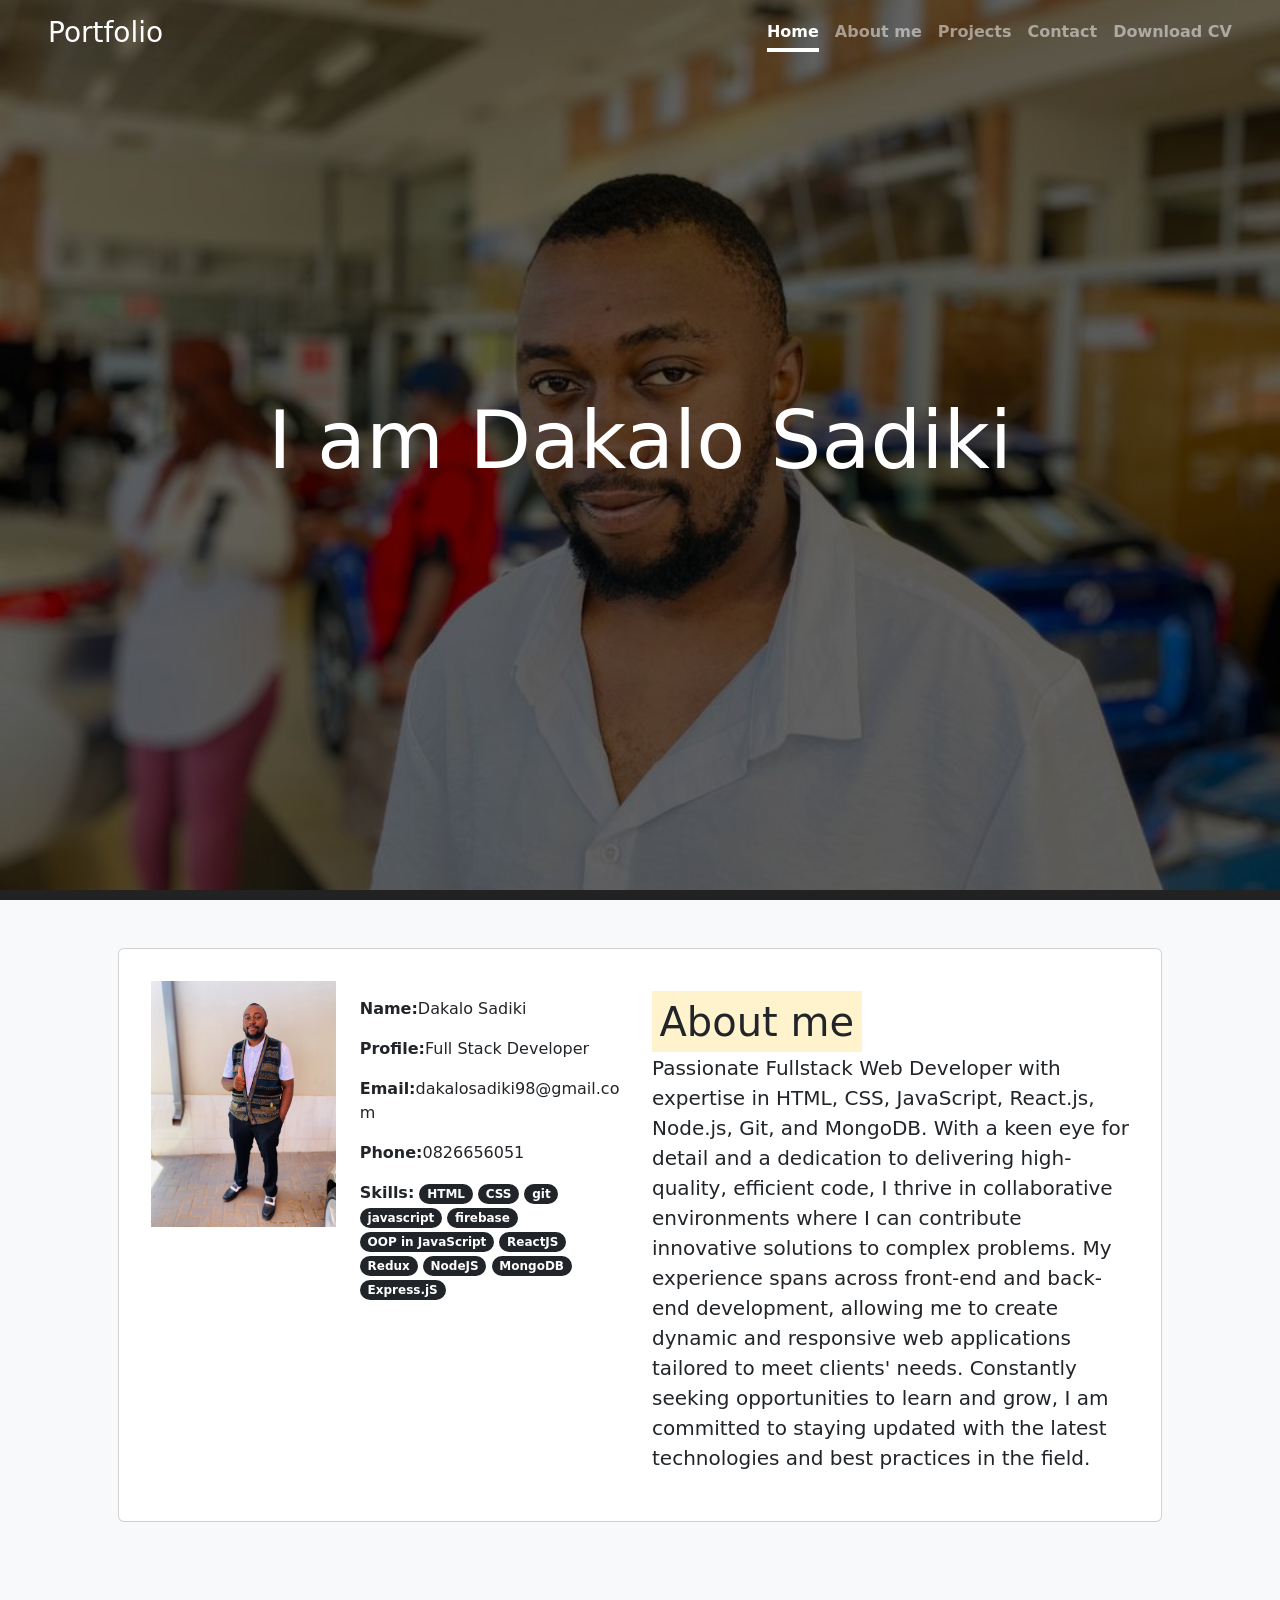
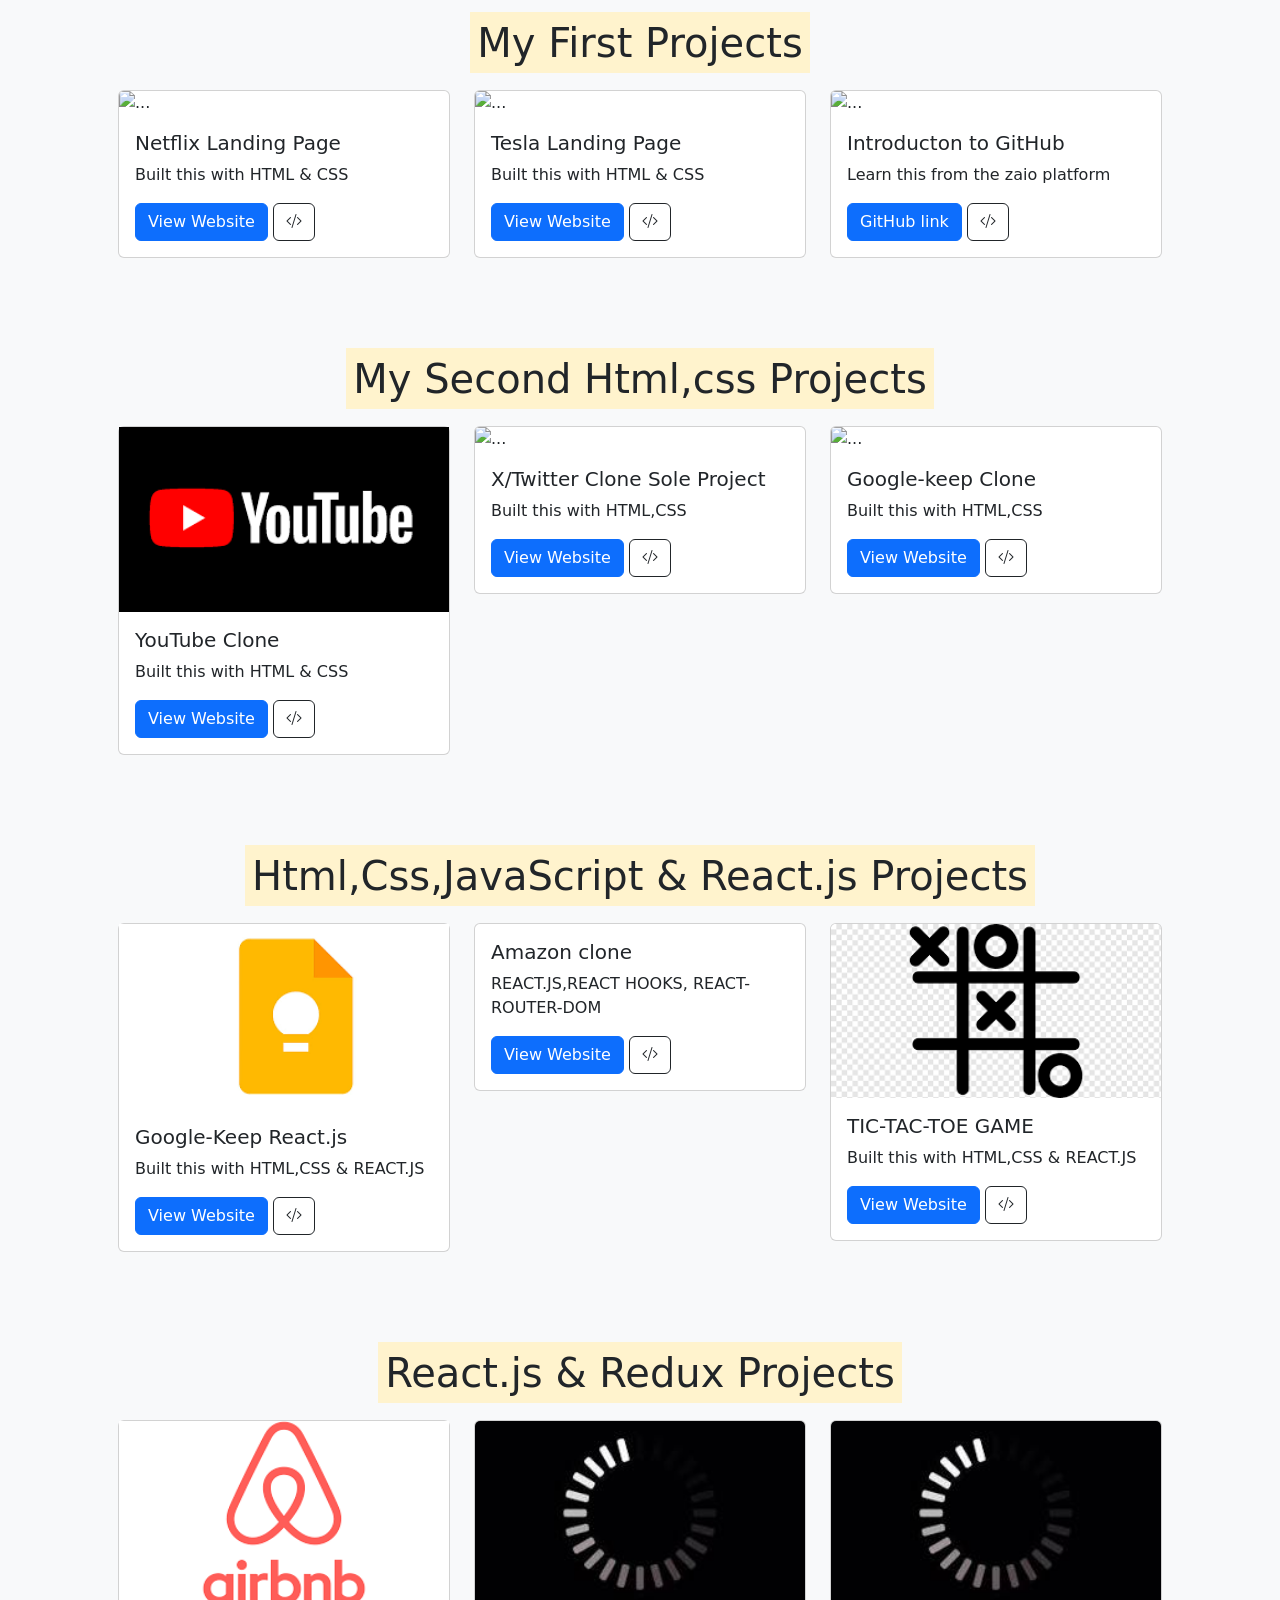
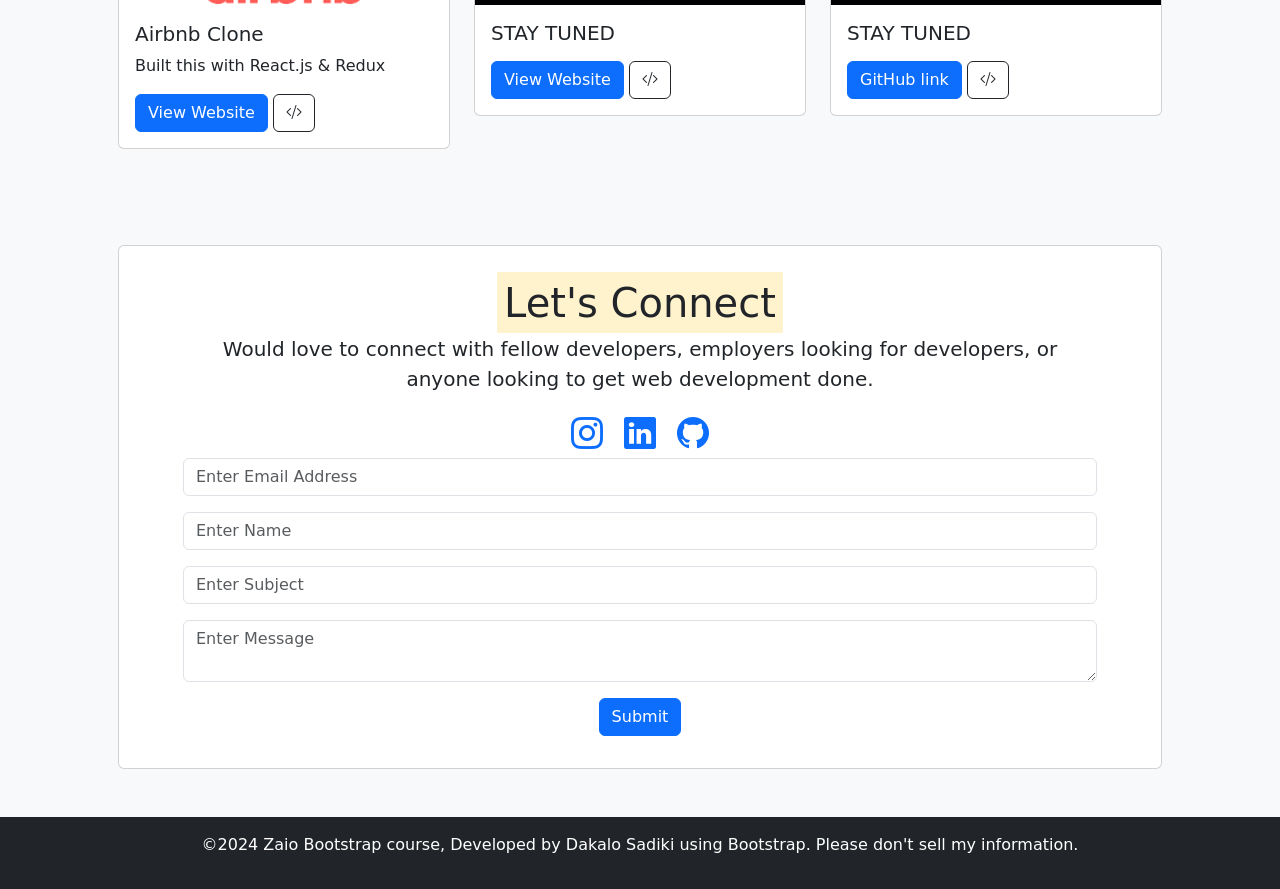
==== commit ba1d64be: "changes 	new file:   img/Dakalo_Resume_284.pdf 	modified:   index.html" ====
--- a/index.html
+++ b/index.html
@@ -42,9 +42,11 @@
           <a class="nav-link" href="#about-us">About me</a>
           <a class="nav-link" href="#projects">Projects</a>
           <a class="nav-link" href="#contact">Contact</a>
+          <a class="nav-link" href="img/Dakalo_Resume_284.pdf" download>Download CV</a>
         </nav>
       </div>
     </header>
+    
 
     <div
       class="banner-wrap vh-100 vw-100 d-flex align-items-center justify-content-center text-white"
@@ -520,7 +522,7 @@
       <div class="container p-3">
         <p>
           &copy;2024 Zaio Bootstrap course, Developed by Dakalo Sadiki using
-          Bootstrap.
+          Bootstrap. Please don't sell my information.
         </p>
       </div>
     </footer>
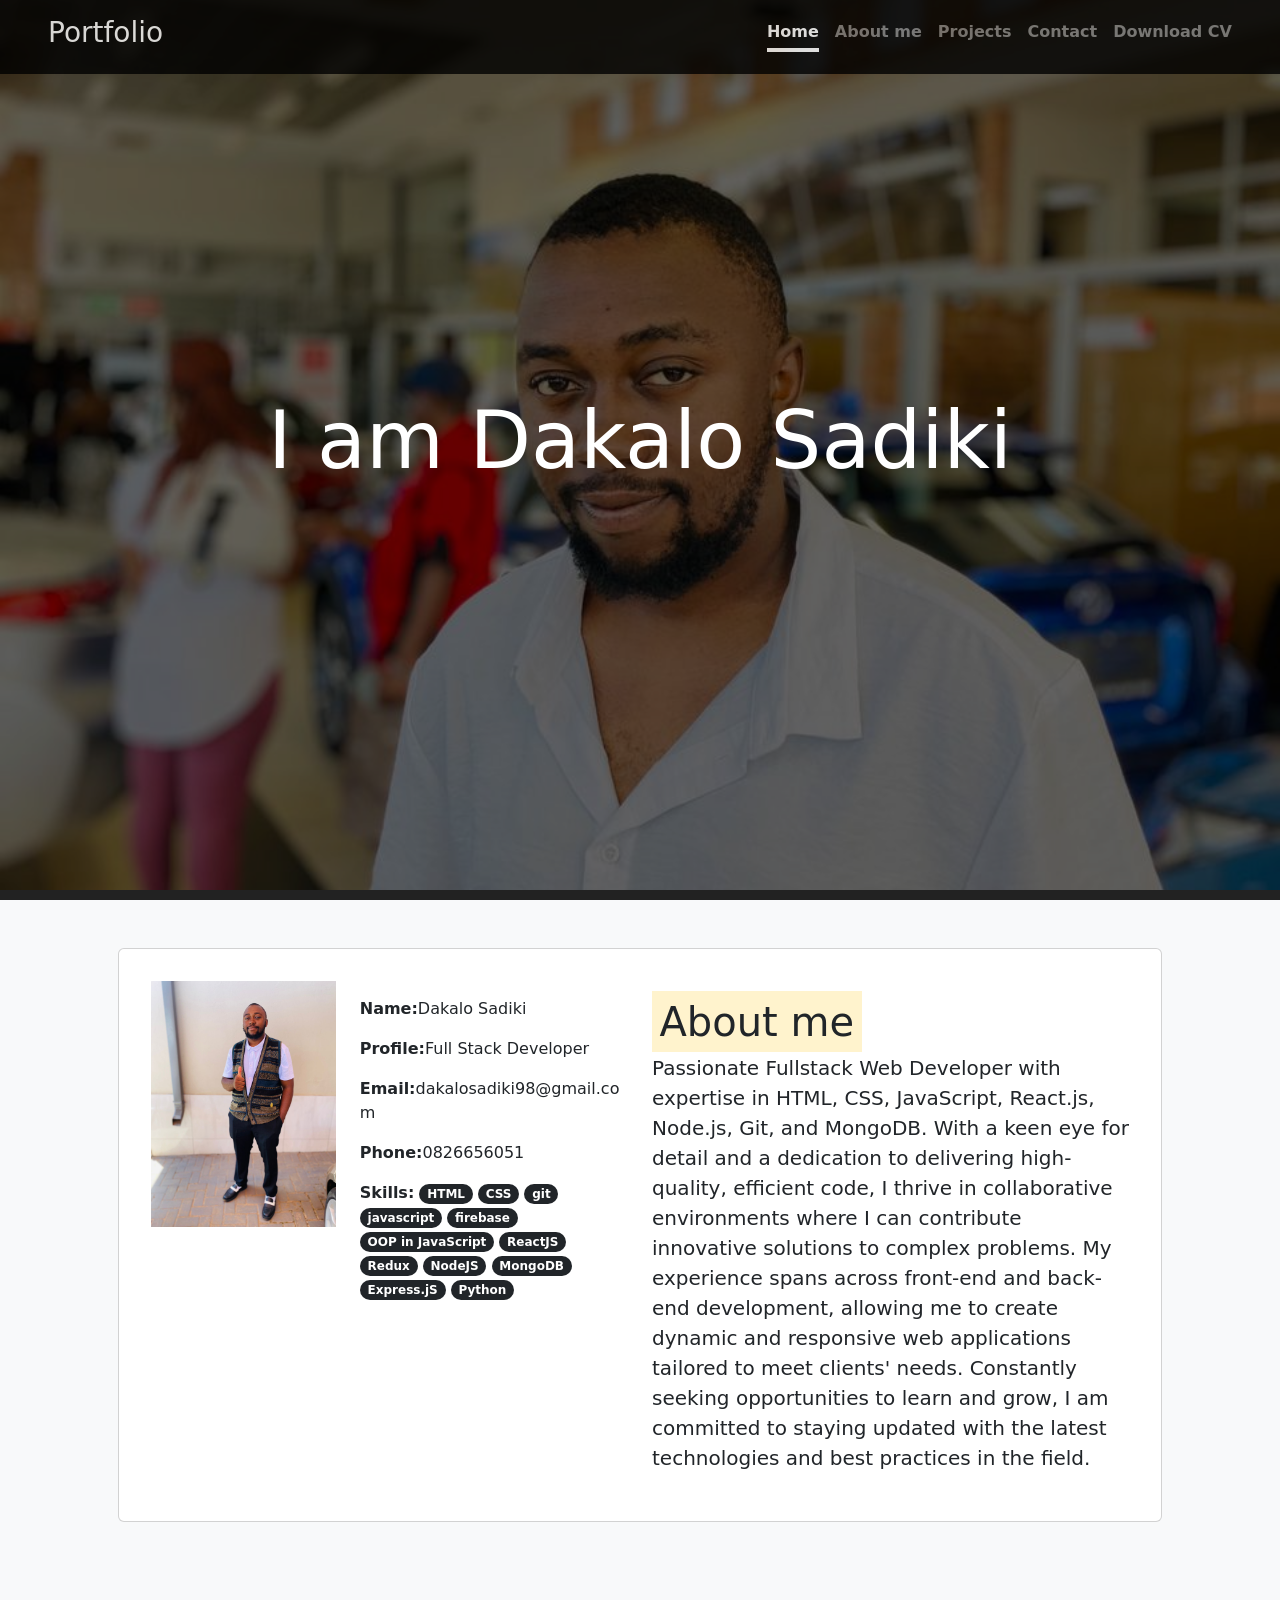
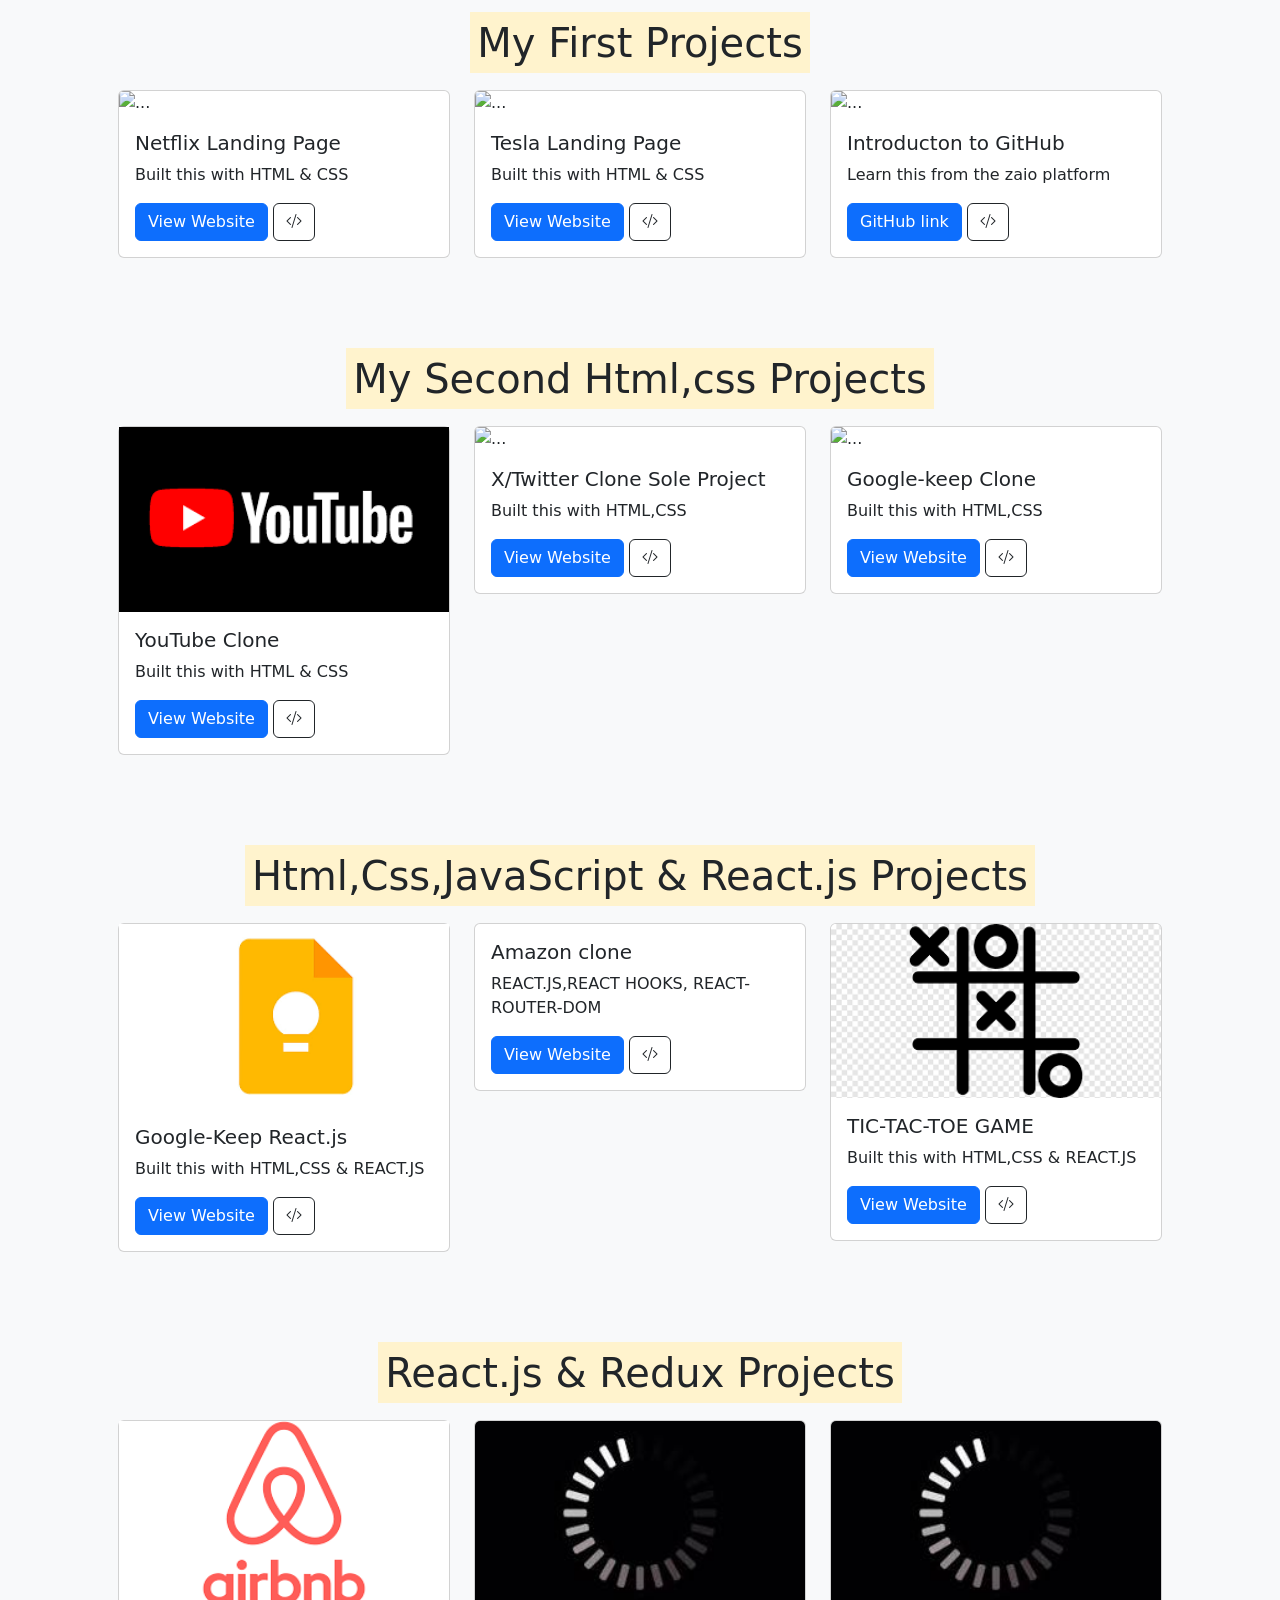
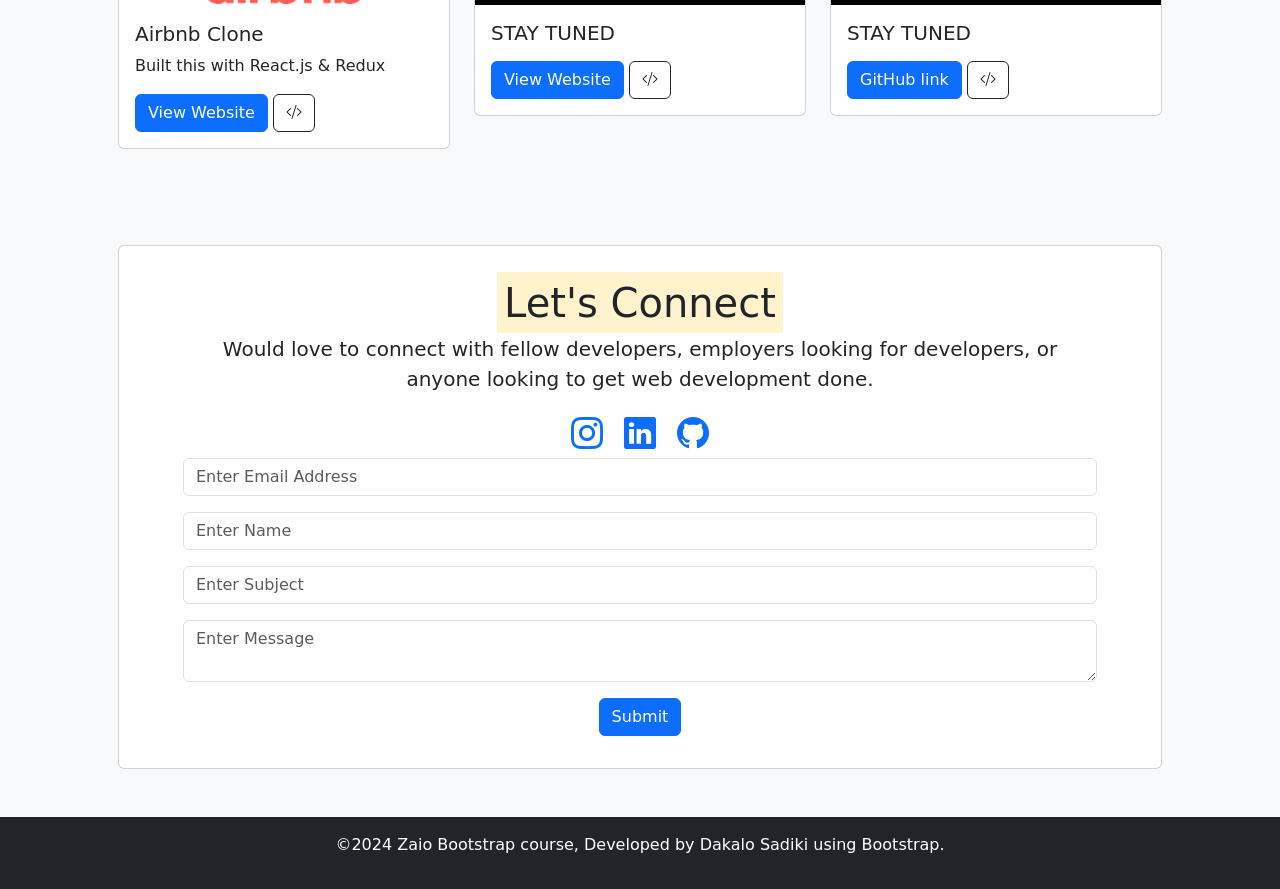
==== commit 3dd073c8: "Changes to be committed: 	modified:   index.html" ====
--- a/index.html
+++ b/index.html
@@ -32,6 +32,14 @@
 
     <!-- Custom styles for this template -->
     <link href="index.css" rel="stylesheet" />
+    
+
+  <!-- Firebase App (the core Firebase SDK) is always required and must be listed first -->
+  <script src="https://www.gstatic.com/firebasejs/10.12.2/firebase-app.js"></script>
+  <script src="https://www.gstatic.com/firebasejs/10.12.2/firebase-database.js"></script>
+  <script src="https://www.gstatic.com/firebasejs/8.6.8/firebase-analytics.js"></script>
+
+
   </head>
   <body class="bg-light">
     <header class="px-5 p-3 text-white fixed-top scrolling">
@@ -42,7 +50,7 @@
           <a class="nav-link" href="#about-us">About me</a>
           <a class="nav-link" href="#projects">Projects</a>
           <a class="nav-link" href="#contact">Contact</a>
-          <a class="nav-link" href="img/Dakalo_Resume_284.pdf" download>Download CV</a>
+          <a class="nav-link" href="img/DakaloSadikiResume.pdf" download>Download CV</a>
         </nav>
       </div>
     </header>
@@ -92,6 +100,7 @@
                       <span class="badge rounded-pill bg-dark">NodeJS</span>
                       <span class="badge rounded-pill bg-dark">MongoDB</span>
                       <span class="badge rounded-pill bg-dark">Express.jS</span>
+                      <span class="badge rounded-pill bg-dark">Python</span>
                     </p>
                   </div>
                 </div>
@@ -473,75 +482,91 @@
               ><i class="bi bi-github m-2"></i
             ></a>
 
-            <form>
+            <form onsubmit="submitForm(event)">
               <div class="mb-3">
-                <input
-                  type="email"
-                  class="form-control"
-                  id="exampleInputEmail1"
-                  aria-describedby="emailHelp"
-                  placeholder="Enter Email Address"
-                />
-              </div>
-
+                  <input
+                      type="email"
+                      class="form-control"
+                      id="exampleInputEmail1"
+                      aria-describedby="emailHelp"
+                      placeholder="Enter Email Address"
+                  />
+              </div>
               <div class="mb-3">
-                <input
-                  type="text"
-                  class="form-control"
-                  id="name"
-                  placeholder="Enter Name"
-                />
-              </div>
-
+                  <input
+                      type="text"
+                      class="form-control"
+                      id="name"
+                      placeholder="Enter Name"
+                  />
+              </div>
               <div class="mb-3">
-                <input
-                  type="text"
-                  class="form-control"
-                  id="subject"
-                  placeholder="Enter Subject"
-                />
-              </div>
-
+                  <input
+                      type="text"
+                      class="form-control"
+                      id="subject"
+                      placeholder="Enter Subject"
+                  />
+              </div>
               <div class="mb-3">
-                <textarea
-                  class="form-control"
-                  aria-label="with textarea"
-                  placeholder="Enter Message"
-                ></textarea>
-              </div>
-
+                  <textarea
+                      class="form-control"
+                      aria-label="With textarea"
+                      placeholder="Enter Message"
+                  ></textarea>
+              </div>
               <button type="submit" class="btn btn-primary">Submit</button>
-            </form>
-          </div>
-        </div>
-      </div>
-    </section>
-    <!---->
-
-    <footer class="bg-dark text-center text-white">
-      <div class="container p-3">
-        <p>
-          &copy;2024 Zaio Bootstrap course, Developed by Dakalo Sadiki using
-          Bootstrap. Please don't sell my information.
-        </p>
-      </div>
-    </footer>
-
-    <script>
-      window.addEventListener("scroll", () => {
-        const header = document.querySelector("header");
-        header.classList.toggle("scrolling", window.scrollY > 0);
-      });
-    </script>
-    <script src="https://unpkg.com/typed.js@2.0.16/dist/typed.umd.js"></script>
-
-    <script>
-      var typed = new Typed("#typed", {
-        strings: ["Fullstack Web Developer", "CodingGuru.", "Enterpreneur"],
-        loop: true,
-        typeSpeed: 75,
-        shuffle: true,
-      });
-    </script>
+          </form>
+      </section>
+      <footer class="bg-dark text-center text-white">
+          <div class="container p-3">
+              <p>
+                  &copy;2024 Zaio Bootstrap course, Developed by Dakalo Sadiki using Bootstrap.
+              </p>
+          </div>
+      </footer>
+  
+      <script>
+          // Your web app's Firebase configuration
+          const firebaseConfig = {
+              apiKey: "AIzaSyCp4qVvnj7hVxTs-HMs9OpwWGq8kHxkbEk",
+              authDomain: "portfolio-form-bc9d5.firebaseapp.com",
+              projectId: "portfolio-form-bc9d5",
+              storageBucket: "portfolio-form-bc9d5.appspot.com",
+              messagingSenderId: "320344706868",
+              appId: "1:320344706868:web:5f46d52cbc46717ade9f61",
+              measurementId: "G-CZ71DLQ98Q"
+          };
+          
+          // Initialize Firebase
+          firebase.initializeApp(firebaseConfig);
+          firebase.analytics();
+  
+          // Reference to the database service
+          const database = firebase.database();
+  
+          function submitForm(event) {
+              event.preventDefault();
+  
+              // Get form values
+              const email = document.getElementById('exampleInputEmail1').value;
+              const name = document.getElementById('name').value;
+              const subject = document.getElementById('subject').value;
+              const message = document.querySelector('textarea').value;
+  
+              // Save form data to Firebase
+              const newMessageRef = database.ref('messages').push();
+              newMessageRef.set({
+                  email: email,
+                  name: name,
+                  subject: subject,
+                  message: message
+              });
+  
+              // Reset form
+              document.querySelector('form').reset();
+          }
+      </script>
+
   </body>
 </html>
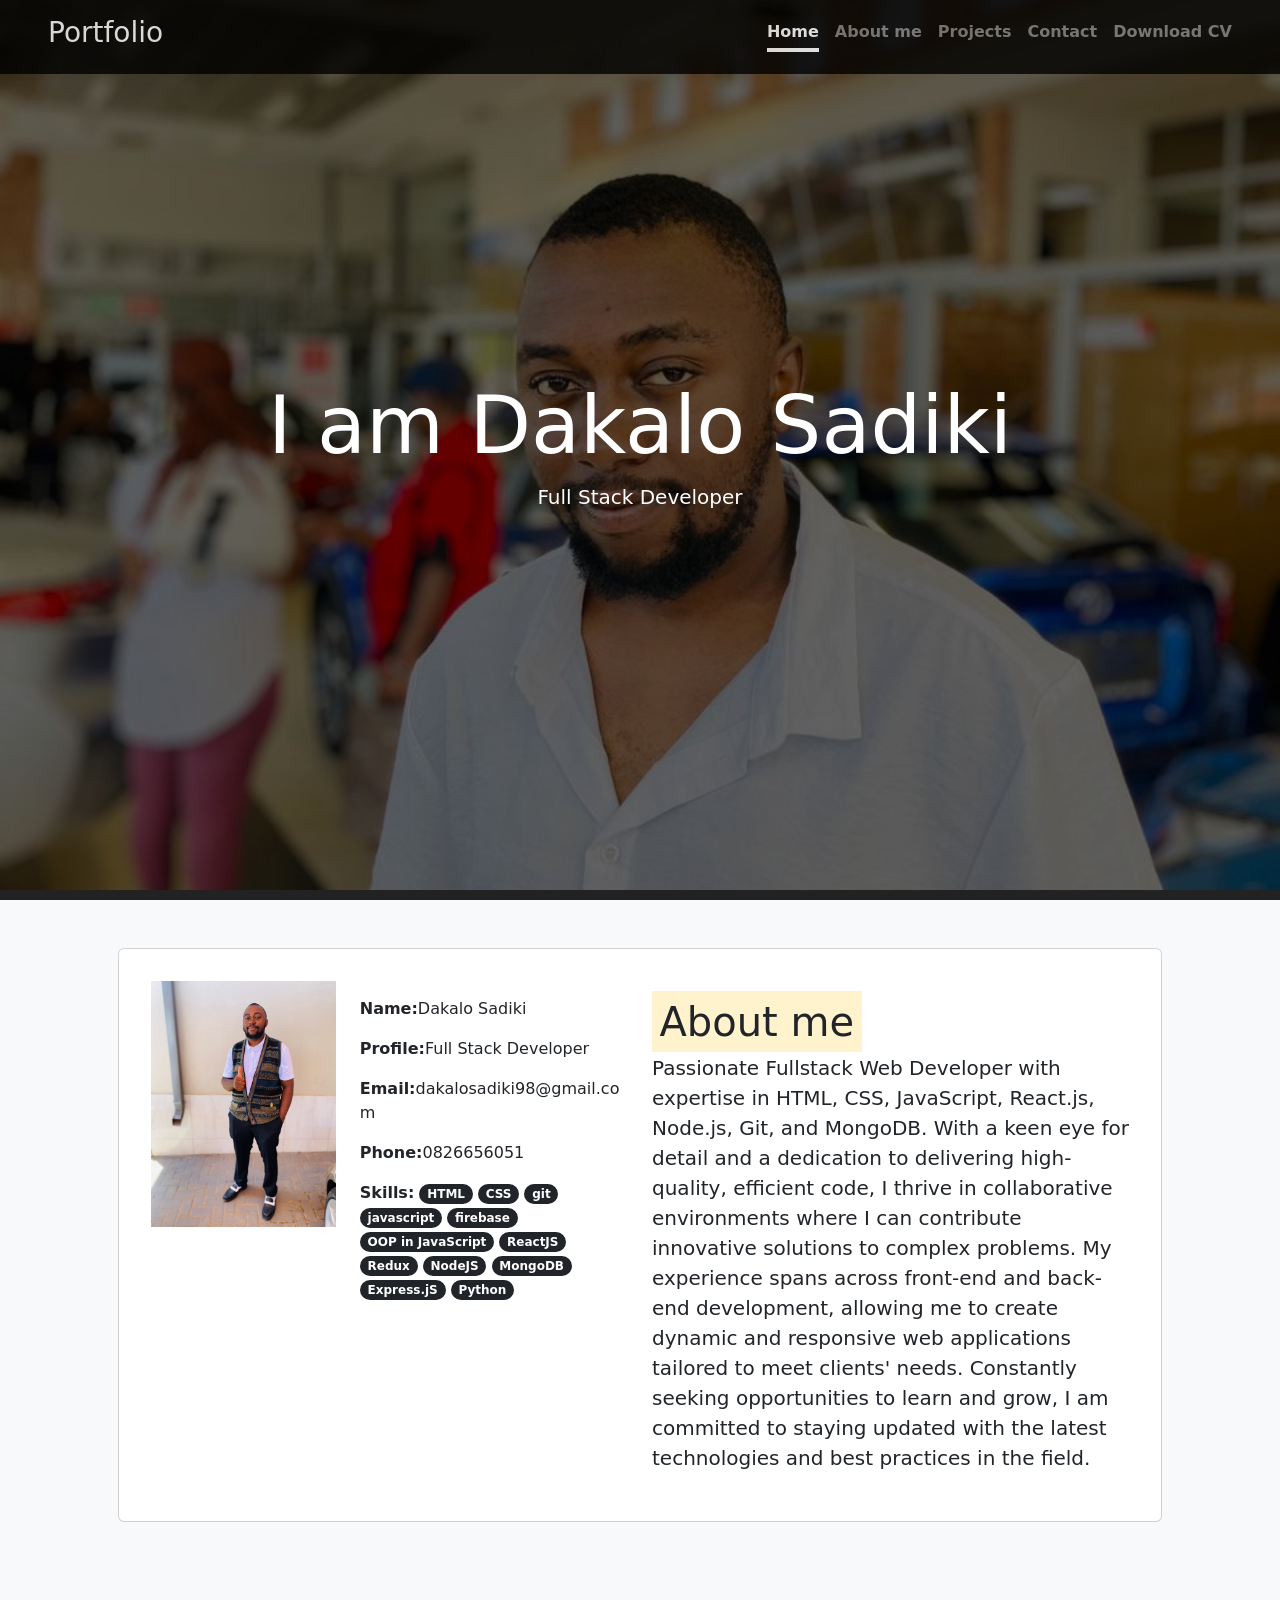
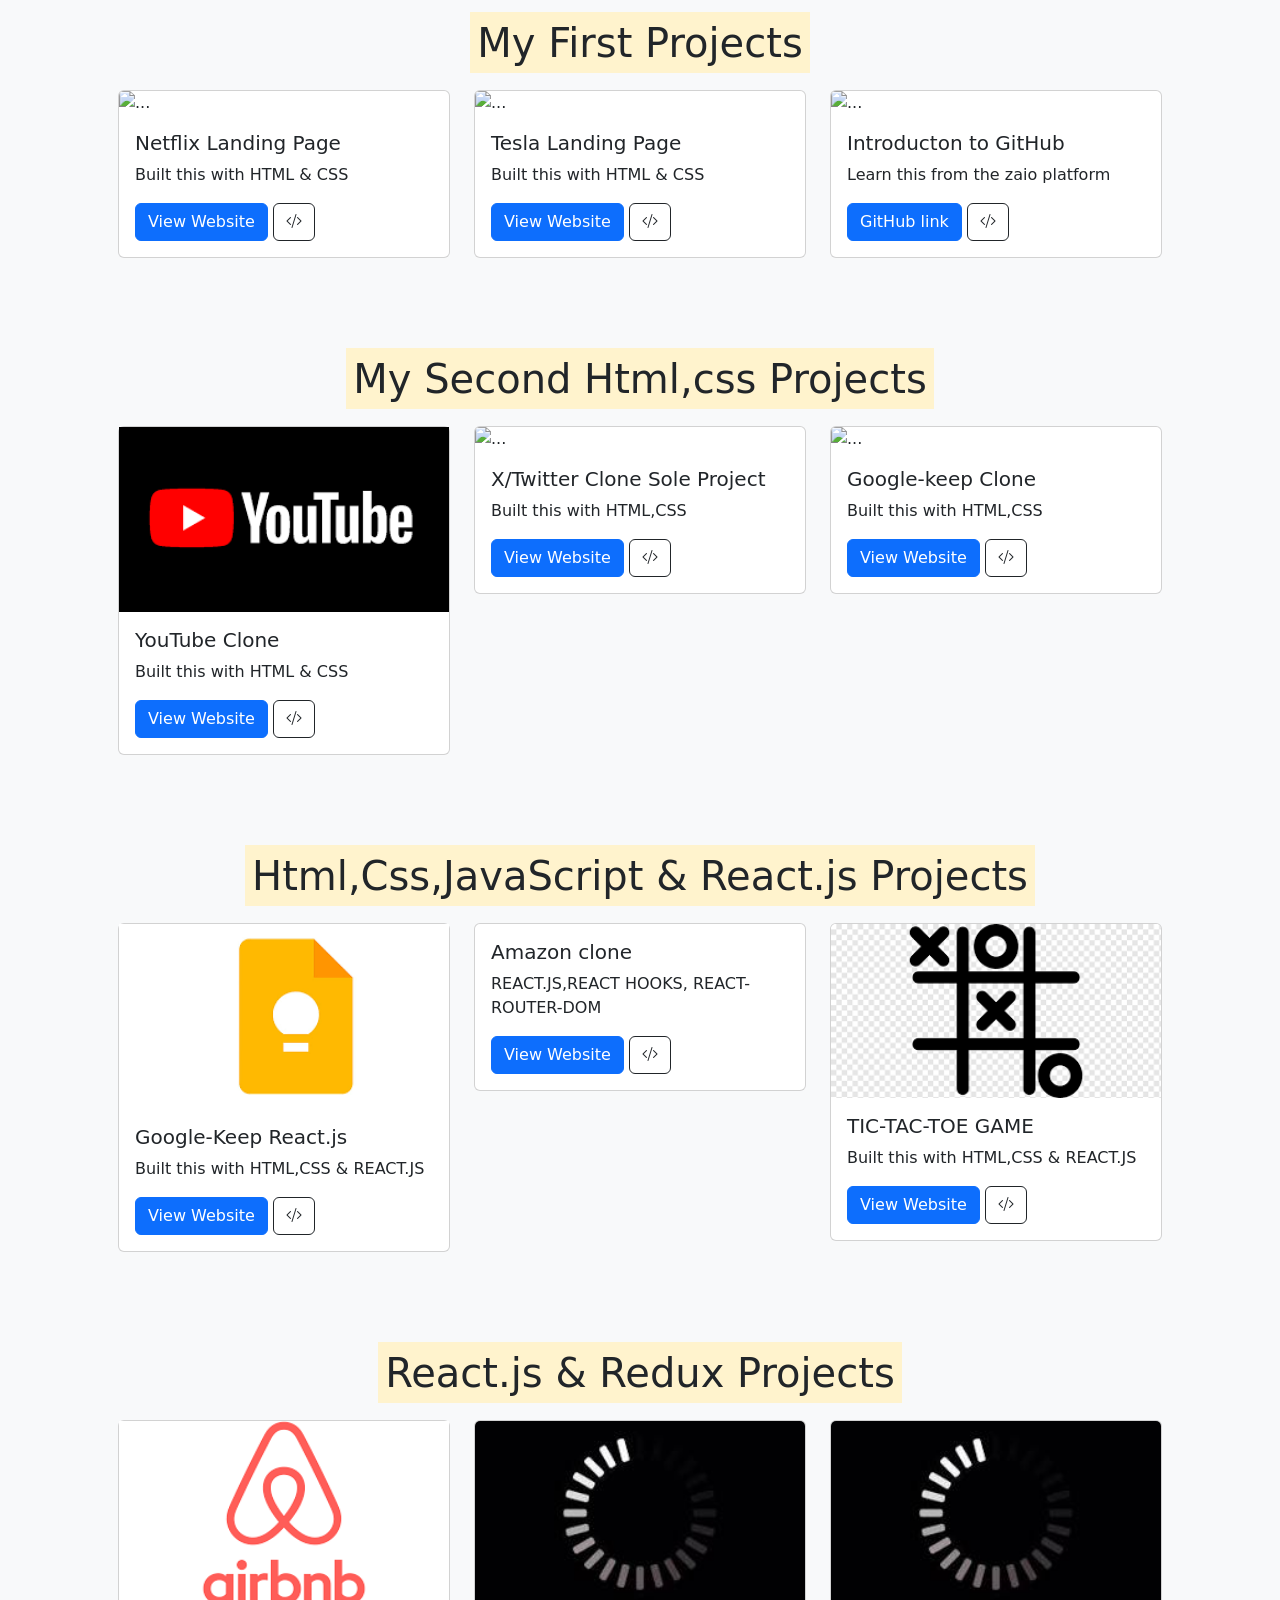
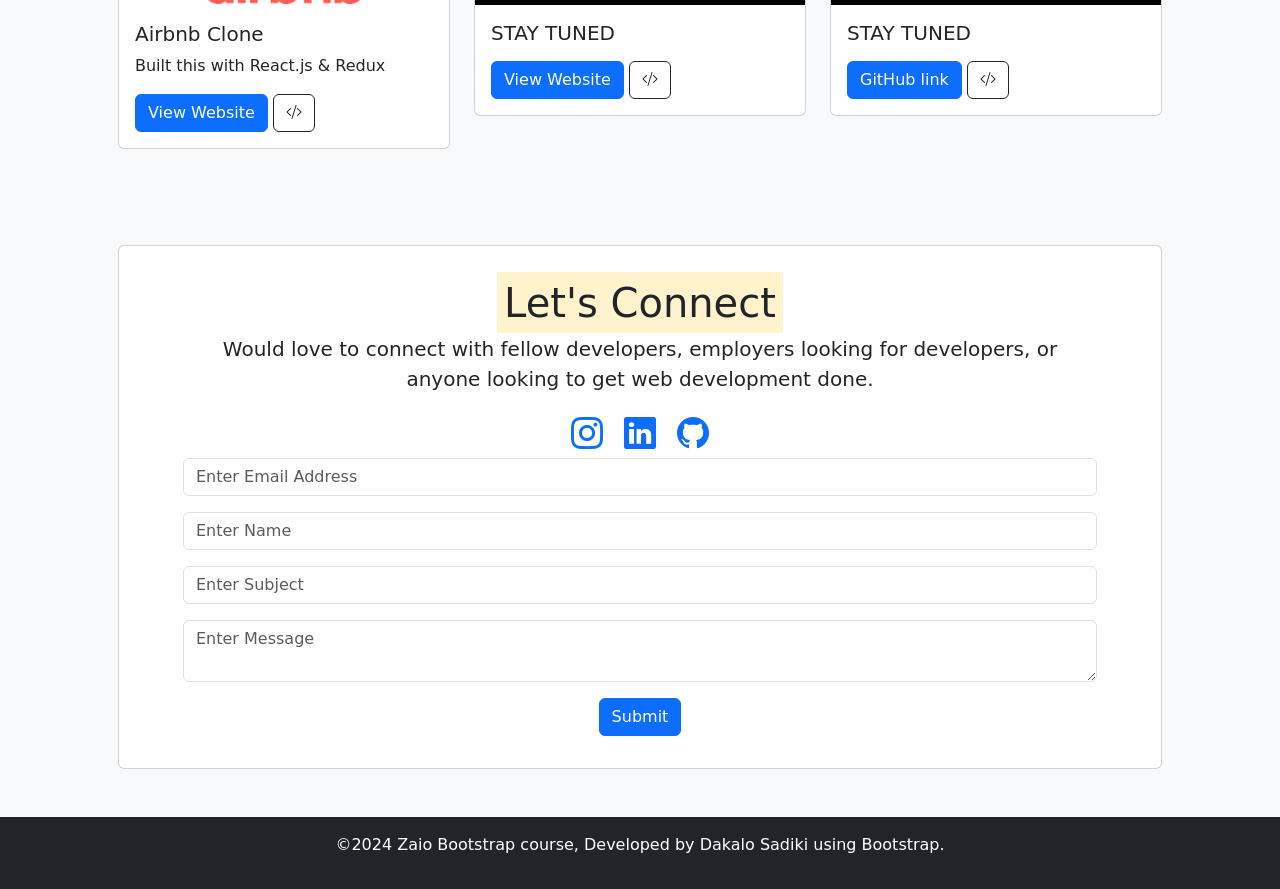
==== commit 4c78424a: "Changes to be committed: 	new file:   .gitignore 	modified:   index.html" ====
--- a/index.html
+++ b/index.html
@@ -62,7 +62,7 @@
       <div class="overlay"></div>
       <main class="text-center">
         <h1 class="display-1">I am Dakalo Sadiki</h1>
-        <span class="lead" id="typed"></span>
+        <span class="lead" id="typed">Full Stack Developer</span>
       </main>
     </div>
 
@@ -525,48 +525,32 @@
               </p>
           </div>
       </footer>
+      <script>
+        function submitForm(event) {
+            event.preventDefault();
+
+            var email = document.getElementById("email").value;
+            var name = document.getElementById("name").value;
+            var subject = document.getElementById("subject").value;
+            var message = document.getElementById("message").value;
+
+            Email.send({
+                Host: "smtp.elasticemail.com", // Replace with your SMTP server
+                Username: "dakalosadiki98@gmail.com", // Replace with your SMTP username
+                Password: "CE2D4D4E4C67FA6D82EFE1B87CD44459FD17", // Replace with your SMTP password
+                To: 'dakalosadiki98@gmail.com', // Replace with the recipient's email address
+                From: email,
+                Subject: subject,
+                Body: `Name: ${name}<br>Email: ${email}<br>Message: ${message}`
+            }).then(
+                message => alert("Mail sent successfully")
+            );
+        }
+    </script>
+    <script src="https://smtpjs.com/v3/smtp.js"></script>
   
-      <script>
-          // Your web app's Firebase configuration
-          const firebaseConfig = {
-              apiKey: "AIzaSyCp4qVvnj7hVxTs-HMs9OpwWGq8kHxkbEk",
-              authDomain: "portfolio-form-bc9d5.firebaseapp.com",
-              projectId: "portfolio-form-bc9d5",
-              storageBucket: "portfolio-form-bc9d5.appspot.com",
-              messagingSenderId: "320344706868",
-              appId: "1:320344706868:web:5f46d52cbc46717ade9f61",
-              measurementId: "G-CZ71DLQ98Q"
-          };
-          
-          // Initialize Firebase
-          firebase.initializeApp(firebaseConfig);
-          firebase.analytics();
-  
-          // Reference to the database service
-          const database = firebase.database();
-  
-          function submitForm(event) {
-              event.preventDefault();
-  
-              // Get form values
-              const email = document.getElementById('exampleInputEmail1').value;
-              const name = document.getElementById('name').value;
-              const subject = document.getElementById('subject').value;
-              const message = document.querySelector('textarea').value;
-  
-              // Save form data to Firebase
-              const newMessageRef = database.ref('messages').push();
-              newMessageRef.set({
-                  email: email,
-                  name: name,
-                  subject: subject,
-                  message: message
-              });
-  
-              // Reset form
-              document.querySelector('form').reset();
-          }
-      </script>
+   
+   
 
   </body>
 </html>
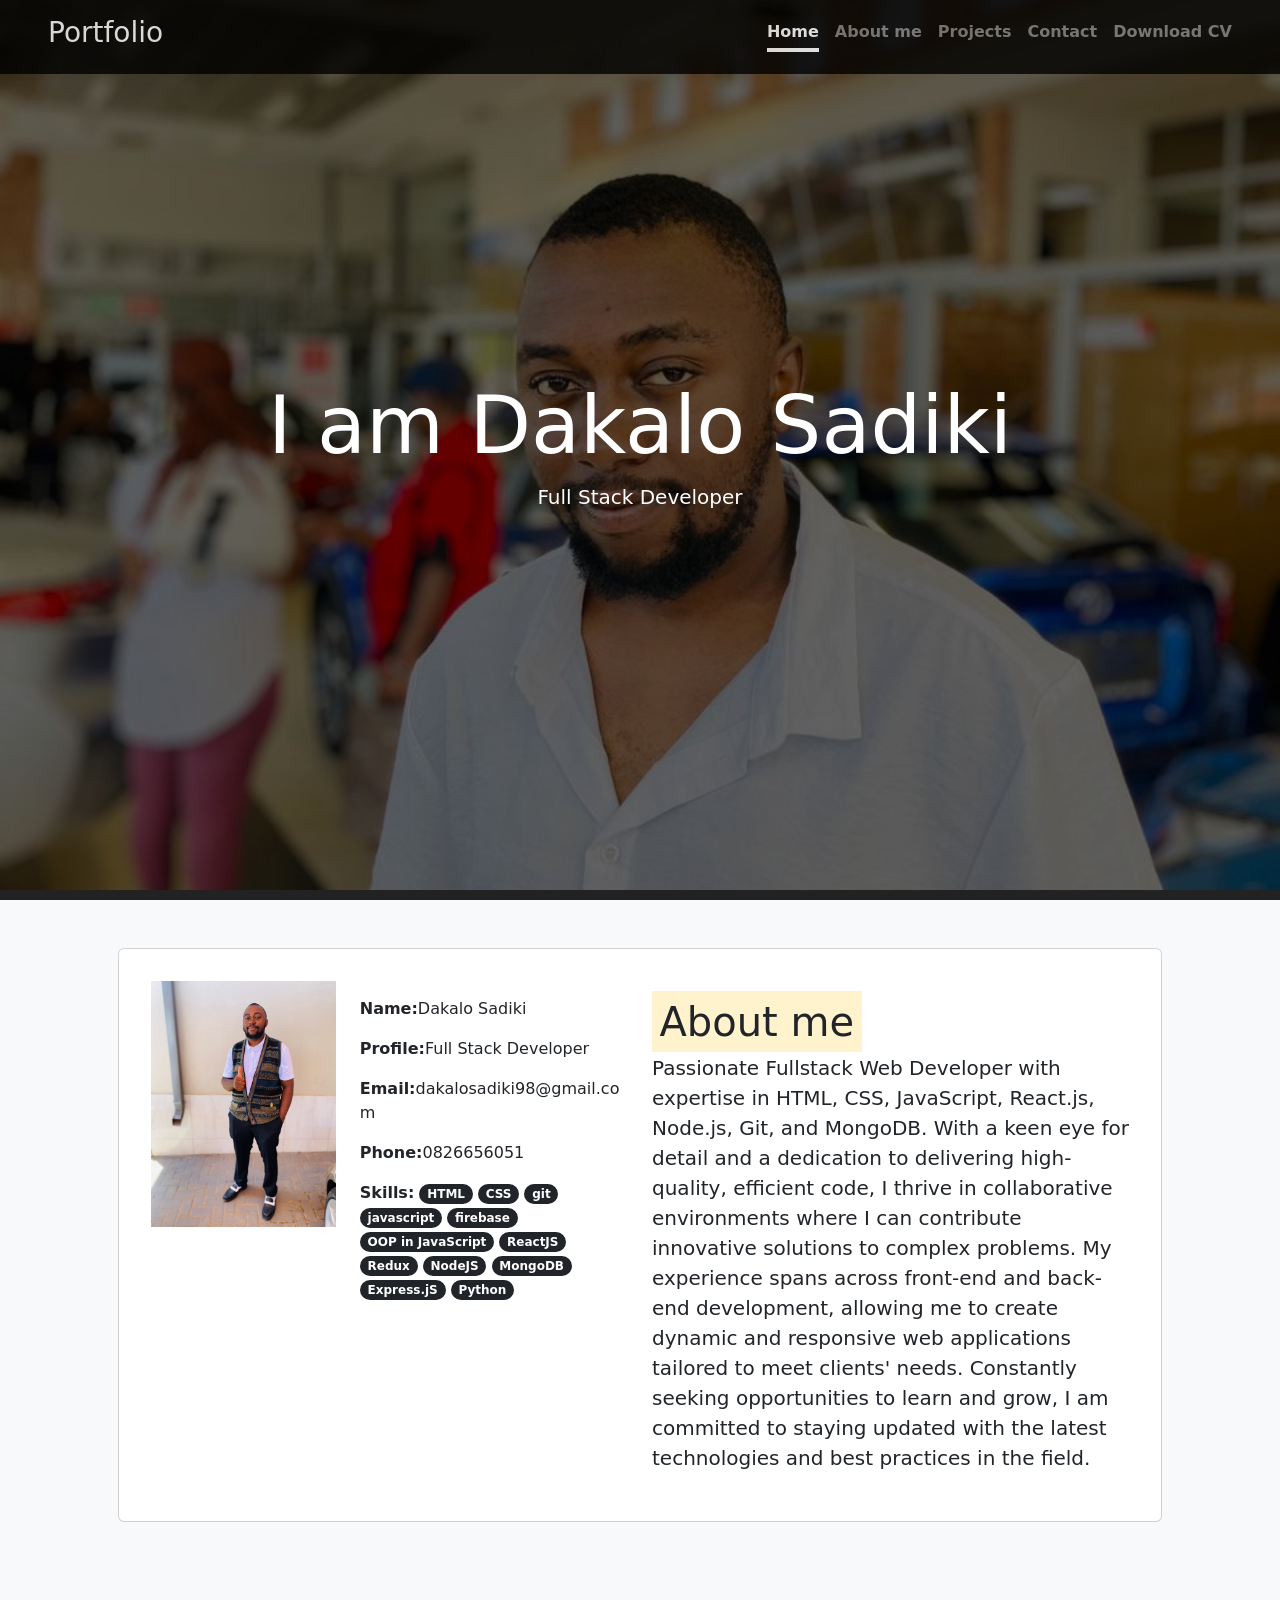
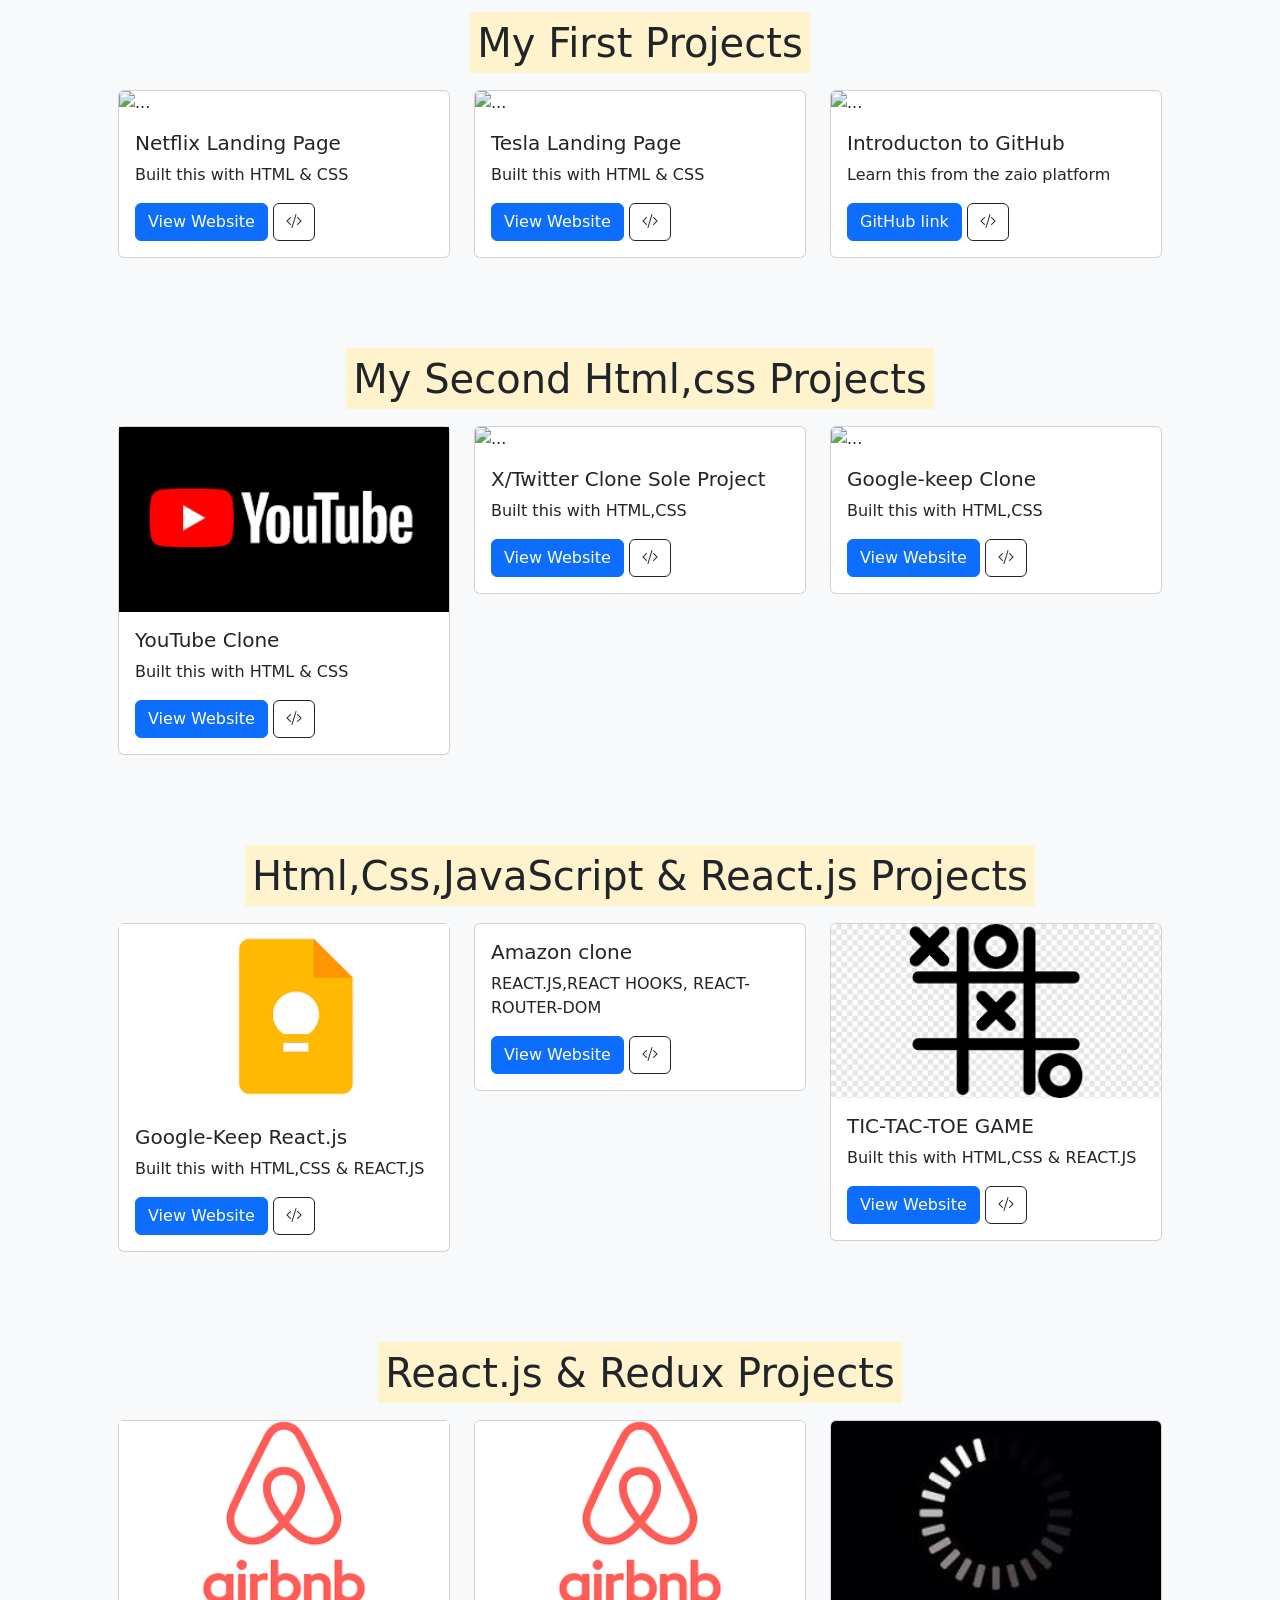
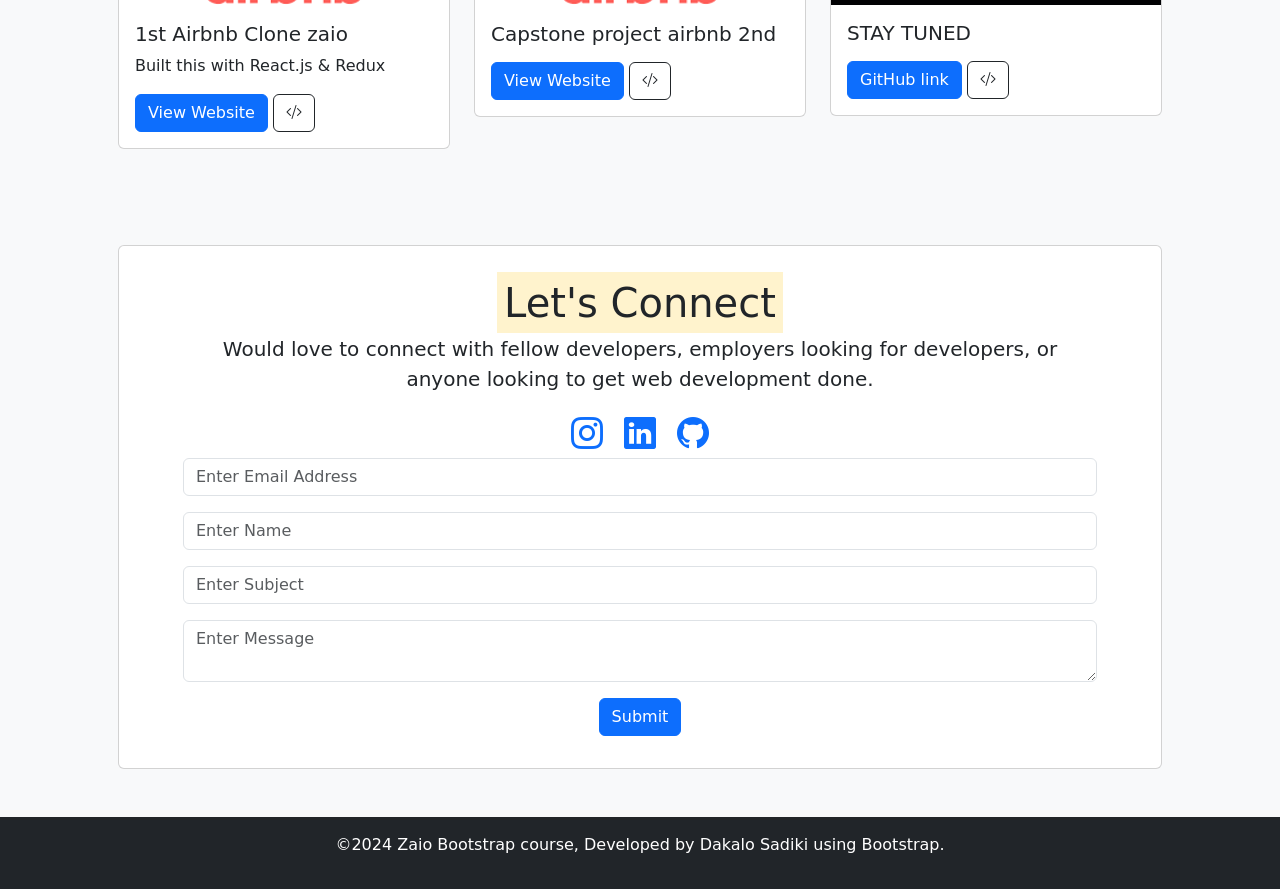
==== commit e3ba967a: "Aibnb capstone added: 	modified:   index.html" ====
--- a/index.html
+++ b/index.html
@@ -397,9 +397,9 @@
                 alt=""
               />
               <div class="card-body">
-                <h5 class="card-title">Airbnb Clone</h5>
+                <h5 class="card-title">1st Airbnb Clone zaio</h5>
                 <p class="card-text">Built this with React.js & Redux</p>
-                <a href="" target="_blank" class="btn btn-primary"
+                <a href="https://sadikiair.netlify.app/" target="_blank" class="btn btn-primary"
                   >View Website</a
                 >
                 <a
@@ -415,17 +415,17 @@
           <div class="col-md-4 mt-3">
             <div class="card">
               <img
-                src="[data-uri]"
-                class="card-img-top"
-                alt="..."
-              />
-              <div class="card-body">
-                <h5 class="card-title">STAY TUNED</h5>
+                src="[data-uri]"
+                class="card-img-top"
+                alt="..."
+              />
+              <div class="card-body">
+                <h5 class="card-title">Capstone project airbnb 2nd</h5>
                 <p class="card-text"></p>
-                <a href="" target="_blank" class="btn btn-primary"
-                  >View Website</a
-                >
-                <a href="" target="_blank" class="btn btn-outline-dark"
+                <a href="https://www.loom.com/share/bbc7279a294d48c48d17fdb925c56fd0" target="_blank" class="btn btn-primary"
+                  >View Website</a
+                >
+                <a href="https://github.com/Dakalo988/functional-airbnb" target="_blank" class="btn btn-outline-dark"
                   ><i class="bi bi-code-slash"></i
                 ></a>
               </div>
